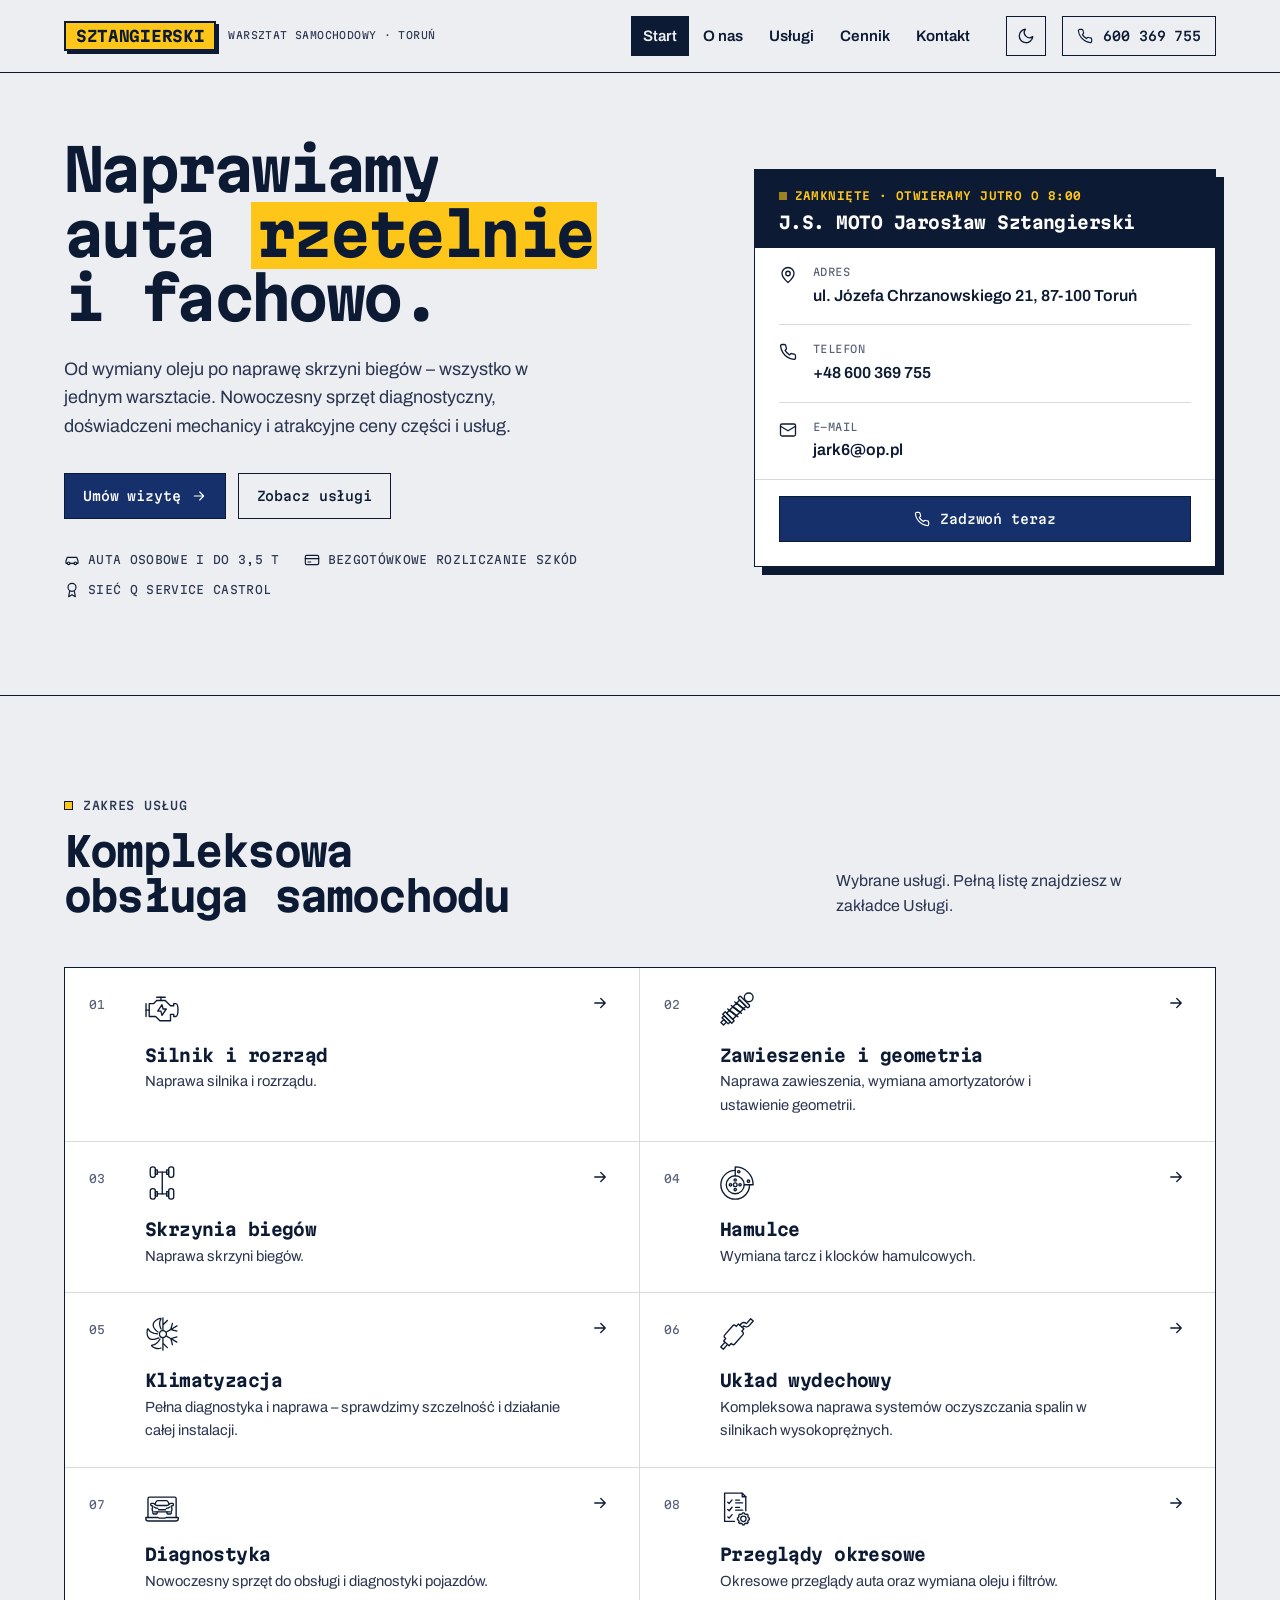
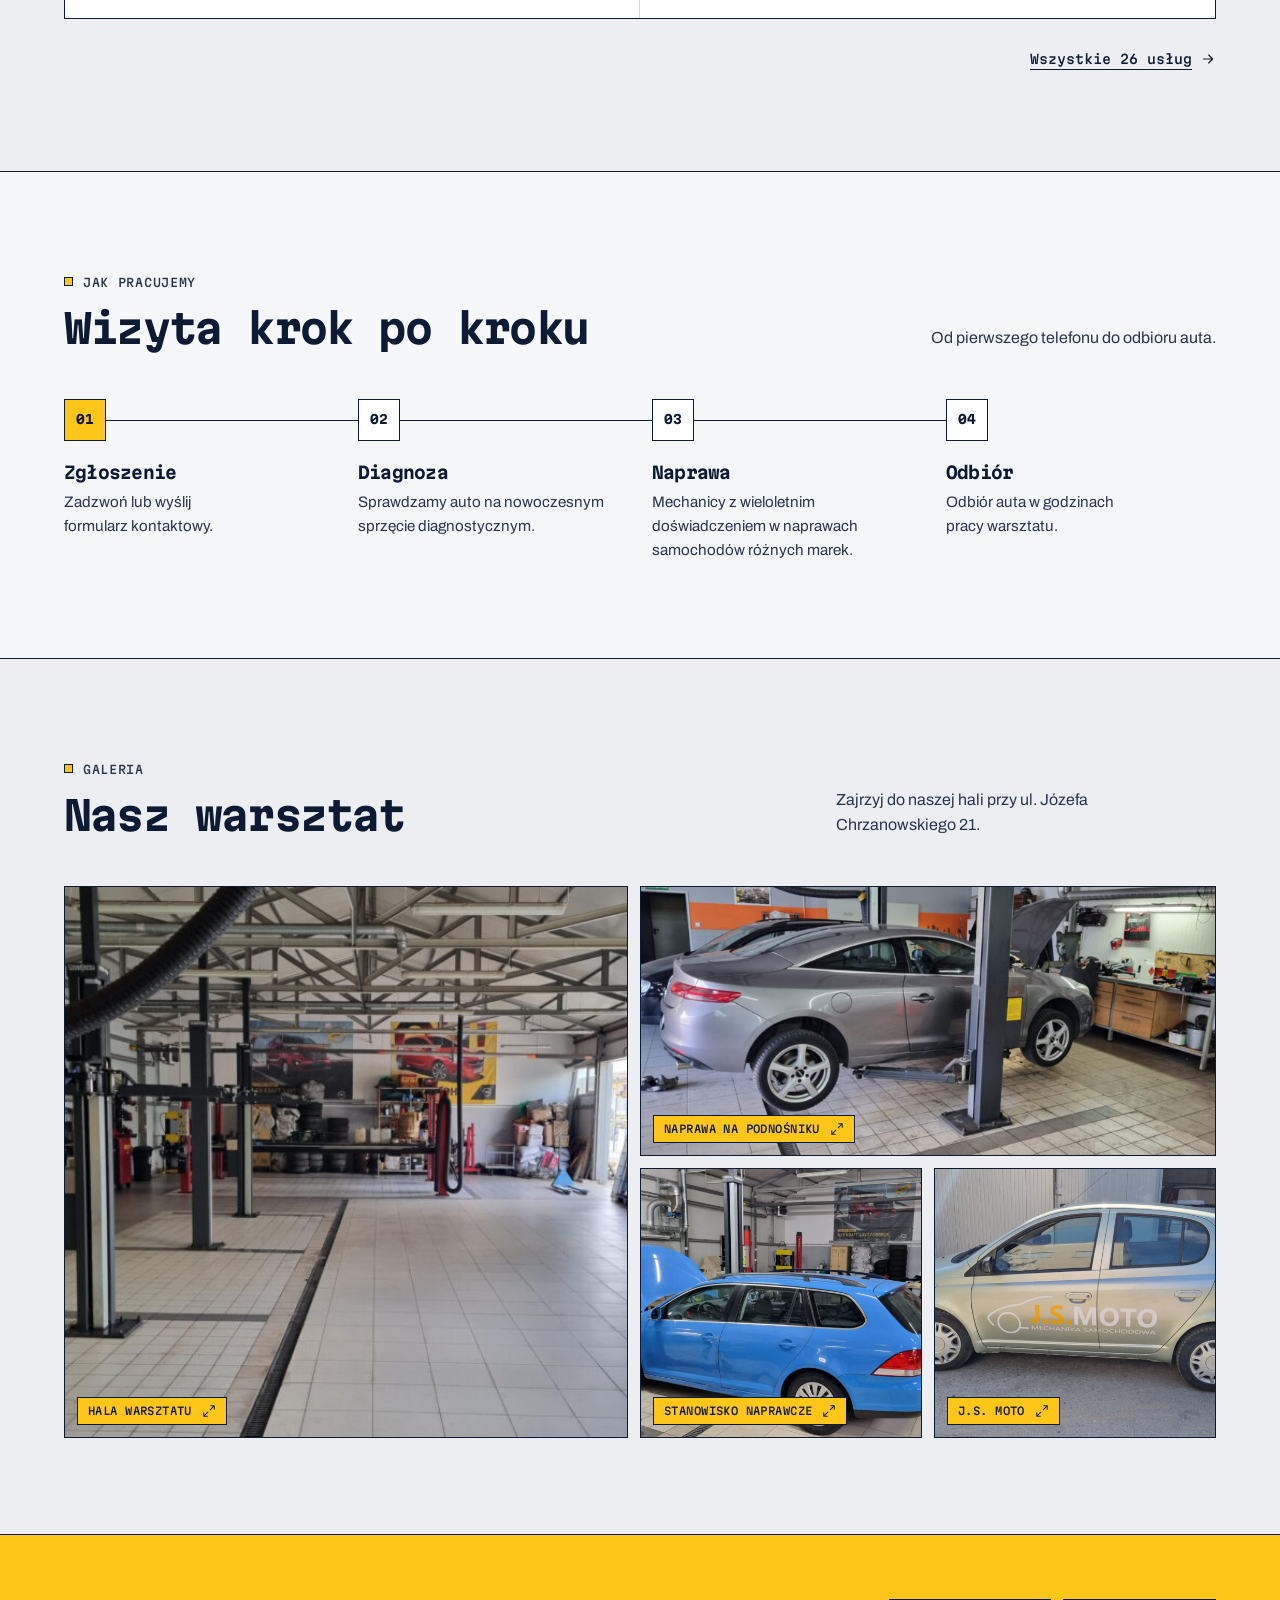
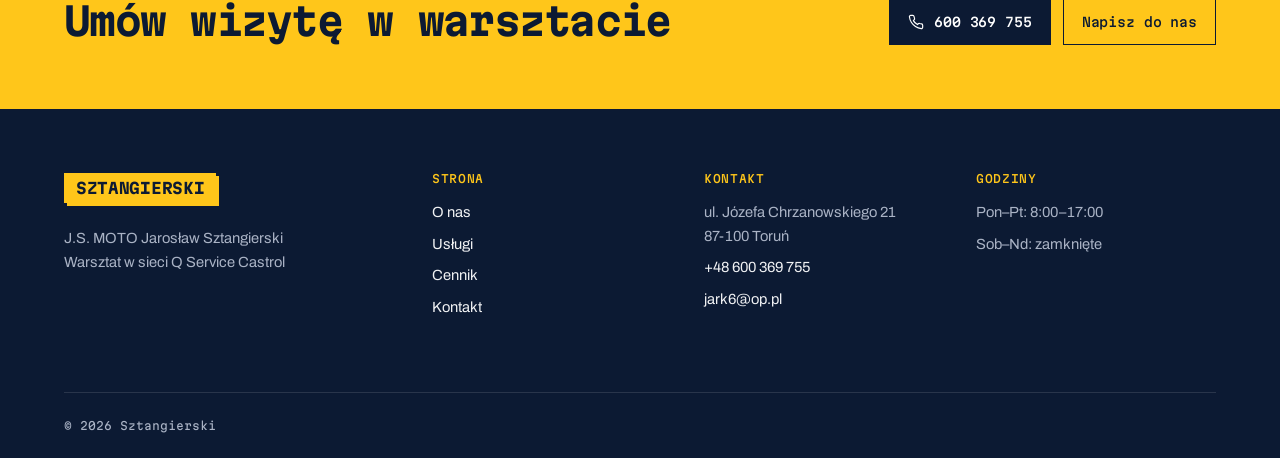
==== index.html @ b0773cef "Strona warsztatu Sztangierski – propozycja dla klienta Pięć podstron (start, o nas, usługi, cennik, " ====
<!DOCTYPE html>
<html lang="pl">
<head>
  <meta charset="UTF-8">
  <meta name="viewport" content="width=device-width, initial-scale=1">
  <title>Sztangierski – warsztat samochodowy Toruń</title>
  <meta name="description" content="J.S. MOTO Jarosław Sztangierski – warsztat samochodowy w Toruniu, ul. Józefa Chrzanowskiego 21. Mechanika, elektromechanika, diagnostyka, klimatyzacja. Tel. 600 369 755.">
  <meta name="theme-color" content="#eceef2">
  <meta name="color-scheme" content="light dark">
  <script>
    (function () {
      var d = document.documentElement, t = null;
      d.classList.add("js");
      try { t = localStorage.getItem("theme"); } catch (e) {}
      if (t !== "light" && t !== "dark") t = matchMedia("(prefers-color-scheme: dark)").matches ? "dark" : "light";
      d.setAttribute("data-theme", t);
    })();
  </script>
  <link rel="preconnect" href="https://fonts.googleapis.com">
  <link rel="preconnect" href="https://fonts.gstatic.com" crossorigin>
  <link href="https://fonts.googleapis.com/css2?family=Martian+Mono:wght@400;500;700&family=Archivo:wght@400;500;600;700&display=swap" rel="stylesheet">
  <link rel="stylesheet" href="css/style.css?v=8">

  <script type="application/ld+json">
  {
    "@context": "https://schema.org",
    "@type": "AutoRepair",
    "name": "J.S. MOTO Jarosław Sztangierski",
    "alternateName": "Sztangierski – warsztat samochodowy",
    "telephone": "+48600369755",
    "email": "jark6@op.pl",
    "address": { "@type": "PostalAddress", "streetAddress": "Józefa Chrzanowskiego 21", "postalCode": "87-100", "addressLocality": "Toruń", "addressCountry": "PL" },
    "geo": { "@type": "GeoCoordinates", "latitude": 53.042934, "longitude": 18.693571 },
    "openingHoursSpecification": [{ "@type": "OpeningHoursSpecification", "dayOfWeek": ["Monday","Tuesday","Wednesday","Thursday","Friday"], "opens": "08:00", "closes": "17:00" }],
    "memberOf": { "@type": "Organization", "name": "Q Service Castrol" },
    "knowsAbout": ["Silnik", "Naprawa skrzyń biegów", "Układ napędowy", "Hamulce", "Zawieszenie", "Ustawienie geometrii i zbieżności kół", "Układ wydechowy", "Naprawa systemów oczyszczania spalin", "Sprawdzanie szczelności układów dolotowych i wydechowych", "Regeneracja części samochodowych", "Diagnostyka", "Elektronika samochodowa", "Elektryka samochodowa", "Serwis akumulatorów", "Oświetlenie", "Zaawansowane systemy wspomagania kierowcy (ADAS)", "Serwis klimatyzacji", "Naprawa układu klimatyzacji", "Przeglądy i kontrole", "Wymiana oleju i filtra oleju", "Oleje i filtry", "Stacja Kontroli Pojazdów", "Wymiana szyb", "Akcesoria samochodowe", "Serwis instalacji gazowych LPG", "Serwis instalacji gazowych CNG"]
  }
  </script>
</head>
<body>
  <a href="#main" class="skip-link">Przejdź do treści</a>

  <header class="header">
    <div class="container header-inner">
      <a href="index.html" class="brand" aria-label="Sztangierski – strona główna">
        <span class="brand-name">Sztangierski</span>
        <span class="brand-sub">Warsztat samochodowy · Toruń</span>
      </a>
      <nav id="nav" class="nav" aria-label="Główna nawigacja">
        <ul class="nav-list">
          <li><a class="nav-link" href="index.html" aria-current="page">Start</a></li>
          <li><a class="nav-link" href="o-nas.html">O nas</a></li>
          <li><a class="nav-link" href="uslugi.html">Usługi</a></li>
          <li><a class="nav-link" href="cennik.html">Cennik</a></li>
          <li><a class="nav-link" href="kontakt.html">Kontakt</a></li>
          <li class="nav-mobile-cta"><a class="btn btn-primary btn-block" href="tel:+48600369755"><svg class="phone-ico" viewBox="0 0 24 24" fill="none" stroke="currentColor" stroke-width="1.75" stroke-linecap="round" stroke-linejoin="round" aria-hidden="true"><path d="M22 16.9v3a2 2 0 0 1-2.2 2 19.8 19.8 0 0 1-8.6-3.1 19.5 19.5 0 0 1-6-6A19.8 19.8 0 0 1 2.1 4.2 2 2 0 0 1 4.1 2h3a2 2 0 0 1 2 1.7c.1 1 .4 1.9.7 2.8a2 2 0 0 1-.5 2.1L8.1 9.9a16 16 0 0 0 6 6l1.3-1.3a2 2 0 0 1 2.1-.4c.9.3 1.8.6 2.8.7a2 2 0 0 1 1.7 2z"/></svg>Zadzwoń: 600 369 755</a></li>
        </ul>
      </nav>
      <button class="theme-toggle" type="button" aria-label="Włącz ciemny motyw" aria-pressed="false" title="Zmień motyw">
        <span class="theme-icon theme-icon-sun"><svg viewBox="0 0 24 24" fill="none" stroke="currentColor" stroke-width="1.75" stroke-linecap="round" stroke-linejoin="round" aria-hidden="true"><circle cx="12" cy="12" r="4"/><path d="M12 2v2M12 20v2M4.9 4.9l1.4 1.4M17.7 17.7l1.4 1.4M2 12h2M20 12h2M4.9 19.1l1.4-1.4M17.7 6.3l1.4-1.4"/></svg></span>
        <span class="theme-icon theme-icon-moon"><svg viewBox="0 0 24 24" fill="none" stroke="currentColor" stroke-width="1.75" stroke-linecap="round" stroke-linejoin="round" aria-hidden="true"><path d="M21 12.8A9 9 0 1 1 11.2 3a7 7 0 0 0 9.8 9.8z"/></svg></span>
      </button>
      <a class="btn btn-secondary btn-sm header-phone" href="tel:+48600369755"><svg class="phone-ico" viewBox="0 0 24 24" fill="none" stroke="currentColor" stroke-width="1.75" stroke-linecap="round" stroke-linejoin="round" aria-hidden="true"><path d="M22 16.9v3a2 2 0 0 1-2.2 2 19.8 19.8 0 0 1-8.6-3.1 19.5 19.5 0 0 1-6-6A19.8 19.8 0 0 1 2.1 4.2 2 2 0 0 1 4.1 2h3a2 2 0 0 1 2 1.7c.1 1 .4 1.9.7 2.8a2 2 0 0 1-.5 2.1L8.1 9.9a16 16 0 0 0 6 6l1.3-1.3a2 2 0 0 1 2.1-.4c.9.3 1.8.6 2.8.7a2 2 0 0 1 1.7 2z"/></svg>600 369 755</a>
      <button class="nav-toggle" aria-controls="nav" aria-expanded="false" aria-label="Otwórz menu">
        <svg class="icon-open" viewBox="0 0 24 24" fill="none" stroke="currentColor" stroke-width="1.75" stroke-linecap="round" stroke-linejoin="round" aria-hidden="true"><path d="M4 7h16M4 12h16M4 17h16"/></svg><svg class="icon-close" viewBox="0 0 24 24" fill="none" stroke="currentColor" stroke-width="1.75" stroke-linecap="round" stroke-linejoin="round" aria-hidden="true"><path d="M18 6 6 18M6 6l12 12"/></svg>
      </button>
    </div>
    <div class="scroll-progress" aria-hidden="true"><span></span></div>
  </header>

  <main id="main">
    <section class="hero">
      <div class="container hero-grid">
        <div class="intro">
          <h1 data-split>Naprawiamy auta <span class="hl">rzetelnie</span> i&nbsp;fachowo.</h1>
          <p class="lead">Od wymiany oleju po naprawę skrzyni biegów – wszystko w jednym warsztacie. Nowoczesny sprzęt diagnostyczny, doświadczeni mechanicy i atrakcyjne ceny części i usług.</p>
          <div class="hero-actions">
            <a class="btn btn-primary" href="kontakt.html#formularz">Umów wizytę <svg class="arrow" viewBox="0 0 24 24" fill="none" stroke="currentColor" stroke-width="1.75" stroke-linecap="round" stroke-linejoin="round" aria-hidden="true"><path d="M5 12h14M13 6l6 6-6 6"/></svg></a>
            <a class="btn btn-secondary" href="uslugi.html">Zobacz usługi</a>
          </div>
          <ul class="hero-facts">
            <li><svg viewBox="0 0 24 24" fill="none" stroke="currentColor" stroke-width="1.75" stroke-linecap="round" stroke-linejoin="round" aria-hidden="true"><path d="M19 17h2v-4l-2-5H5L3 13v4h2"/><circle cx="7" cy="17" r="2"/><circle cx="17" cy="17" r="2"/><path d="M9 17h6"/></svg>Auta osobowe i do 3,5 t</li>
            <li><svg viewBox="0 0 24 24" fill="none" stroke="currentColor" stroke-width="1.75" stroke-linecap="round" stroke-linejoin="round" aria-hidden="true"><rect x="2" y="5" width="20" height="14" rx="2"/><path d="M2 10h20M6 15h4"/></svg>Bezgotówkowe rozliczanie szkód</li>
            <li><svg viewBox="0 0 24 24" fill="none" stroke="currentColor" stroke-width="1.75" stroke-linecap="round" stroke-linejoin="round" aria-hidden="true"><circle cx="12" cy="8" r="6"/><path d="M15.5 13.5 17 22l-5-3-5 3 1.5-8.5"/></svg>Sieć Q Service Castrol</li>
          </ul>
        </div>

        <aside class="info-panel intro-panel" aria-label="Informacje o warsztacie">
          <div class="info-panel-head">
            <span class="status" data-status><span class="status-dot"></span><span data-status-text>Godziny otwarcia: pon–pt 8:00–17:00</span></span>
            <h2>J.S. MOTO Jarosław Sztangierski</h2>
          </div>
          <dl class="info-rows">
            <div class="info-row"><svg viewBox="0 0 24 24" fill="none" stroke="currentColor" stroke-width="1.75" stroke-linecap="round" stroke-linejoin="round" aria-hidden="true"><path d="M20 10c0 5-8 12-8 12s-8-7-8-12a8 8 0 0 1 16 0z"/><circle cx="12" cy="10" r="3"/></svg><div><dt>Adres</dt><dd>ul. Józefa Chrzanowskiego 21, 87-100 Toruń</dd></div></div>
            <div class="info-row"><svg class="phone-ico" viewBox="0 0 24 24" fill="none" stroke="currentColor" stroke-width="1.75" stroke-linecap="round" stroke-linejoin="round" aria-hidden="true"><path d="M22 16.9v3a2 2 0 0 1-2.2 2 19.8 19.8 0 0 1-8.6-3.1 19.5 19.5 0 0 1-6-6A19.8 19.8 0 0 1 2.1 4.2 2 2 0 0 1 4.1 2h3a2 2 0 0 1 2 1.7c.1 1 .4 1.9.7 2.8a2 2 0 0 1-.5 2.1L8.1 9.9a16 16 0 0 0 6 6l1.3-1.3a2 2 0 0 1 2.1-.4c.9.3 1.8.6 2.8.7a2 2 0 0 1 1.7 2z"/></svg><div><dt>Telefon</dt><dd><a href="tel:+48600369755">+48 600 369 755</a></dd></div></div>
            <div class="info-row"><svg viewBox="0 0 24 24" fill="none" stroke="currentColor" stroke-width="1.75" stroke-linecap="round" stroke-linejoin="round" aria-hidden="true"><rect x="2" y="4" width="20" height="16" rx="2"/><path d="m22 7-10 6L2 7"/></svg><div><dt>E-mail</dt><dd><a href="mailto:jark6@op.pl">jark6@op.pl</a></dd></div></div>
          </dl>
          <div class="info-panel-foot">
            <a class="btn btn-primary btn-block" href="tel:+48600369755"><svg class="phone-ico" viewBox="0 0 24 24" fill="none" stroke="currentColor" stroke-width="1.75" stroke-linecap="round" stroke-linejoin="round" aria-hidden="true"><path d="M22 16.9v3a2 2 0 0 1-2.2 2 19.8 19.8 0 0 1-8.6-3.1 19.5 19.5 0 0 1-6-6A19.8 19.8 0 0 1 2.1 4.2 2 2 0 0 1 4.1 2h3a2 2 0 0 1 2 1.7c.1 1 .4 1.9.7 2.8a2 2 0 0 1-.5 2.1L8.1 9.9a16 16 0 0 0 6 6l1.3-1.3a2 2 0 0 1 2.1-.4c.9.3 1.8.6 2.8.7a2 2 0 0 1 1.7 2z"/></svg>Zadzwoń teraz</a>
          </div>
        </aside>
      </div>
    </section>

    <section class="section">
      <div class="container">
        <div class="section-head" data-reveal>
          <div>
            <span class="kicker">Zakres usług</span>
            <h2>Kompleksowa obsługa samochodu</h2>
          </div>
          <p class="lead">Wybrane usługi. Pełną listę znajdziesz w zakładce Usługi.</p>
        </div>
        <ul class="service-list" data-reveal-group>
          <li data-reveal>
            <a class="service-item spotlight" href="uslugi.html">
              <span class="service-num">01</span>
              <div><span class="svc-ico" style="-webkit-mask-image:url(images/ikony/silnik.svg);mask-image:url(images/ikony/silnik.svg)" aria-hidden="true"></span><h3>Silnik i rozrząd</h3><p>Naprawa silnika i rozrządu.</p></div>
              <span class="service-arrow"><svg viewBox="0 0 24 24" fill="none" stroke="currentColor" stroke-width="1.75" stroke-linecap="round" stroke-linejoin="round" aria-hidden="true"><path d="M5 12h14M13 6l6 6-6 6"/></svg></span>
            </a>
          </li>
          <li data-reveal>
            <a class="service-item spotlight" href="uslugi.html">
              <span class="service-num">02</span>
              <div><span class="svc-ico" style="-webkit-mask-image:url(images/ikony/zawieszenie.svg);mask-image:url(images/ikony/zawieszenie.svg)" aria-hidden="true"></span><h3>Zawieszenie i geometria</h3><p>Naprawa zawieszenia, wymiana amortyzatorów i ustawienie geometrii.</p></div>
              <span class="service-arrow"><svg viewBox="0 0 24 24" fill="none" stroke="currentColor" stroke-width="1.75" stroke-linecap="round" stroke-linejoin="round" aria-hidden="true"><path d="M5 12h14M13 6l6 6-6 6"/></svg></span>
            </a>
          </li>
          <li data-reveal>
            <a class="service-item spotlight" href="uslugi.html">
              <span class="service-num">03</span>
              <div><span class="svc-ico" style="-webkit-mask-image:url(images/ikony/uklad-napedowy.svg);mask-image:url(images/ikony/uklad-napedowy.svg)" aria-hidden="true"></span><h3>Skrzynia biegów</h3><p>Naprawa skrzyni biegów.</p></div>
              <span class="service-arrow"><svg viewBox="0 0 24 24" fill="none" stroke="currentColor" stroke-width="1.75" stroke-linecap="round" stroke-linejoin="round" aria-hidden="true"><path d="M5 12h14M13 6l6 6-6 6"/></svg></span>
            </a>
          </li>
          <li data-reveal>
            <a class="service-item spotlight" href="uslugi.html">
              <span class="service-num">04</span>
              <div><span class="svc-ico" style="-webkit-mask-image:url(images/ikony/hamulce.svg);mask-image:url(images/ikony/hamulce.svg)" aria-hidden="true"></span><h3>Hamulce</h3><p>Wymiana tarcz i klocków hamulcowych.</p></div>
              <span class="service-arrow"><svg viewBox="0 0 24 24" fill="none" stroke="currentColor" stroke-width="1.75" stroke-linecap="round" stroke-linejoin="round" aria-hidden="true"><path d="M5 12h14M13 6l6 6-6 6"/></svg></span>
            </a>
          </li>
          <li data-reveal>
            <a class="service-item spotlight" href="uslugi.html">
              <span class="service-num">05</span>
              <div><span class="svc-ico" style="-webkit-mask-image:url(images/ikony/klimatyzacja.svg);mask-image:url(images/ikony/klimatyzacja.svg)" aria-hidden="true"></span><h3>Klimatyzacja</h3><p>Pełna diagnostyka i naprawa – sprawdzimy szczelność i działanie całej instalacji.</p></div>
              <span class="service-arrow"><svg viewBox="0 0 24 24" fill="none" stroke="currentColor" stroke-width="1.75" stroke-linecap="round" stroke-linejoin="round" aria-hidden="true"><path d="M5 12h14M13 6l6 6-6 6"/></svg></span>
            </a>
          </li>
          <li data-reveal>
            <a class="service-item spotlight" href="uslugi.html">
              <span class="service-num">06</span>
              <div><span class="svc-ico" style="-webkit-mask-image:url(images/ikony/uklad-wydechowy.svg);mask-image:url(images/ikony/uklad-wydechowy.svg)" aria-hidden="true"></span><h3>Układ wydechowy</h3><p>Kompleksowa naprawa systemów oczyszczania spalin w silnikach wysokoprężnych.</p></div>
              <span class="service-arrow"><svg viewBox="0 0 24 24" fill="none" stroke="currentColor" stroke-width="1.75" stroke-linecap="round" stroke-linejoin="round" aria-hidden="true"><path d="M5 12h14M13 6l6 6-6 6"/></svg></span>
            </a>
          </li>
          <li data-reveal>
            <a class="service-item spotlight" href="uslugi.html">
              <span class="service-num">07</span>
              <div><span class="svc-ico" style="-webkit-mask-image:url(images/ikony/diagnostyka.svg);mask-image:url(images/ikony/diagnostyka.svg)" aria-hidden="true"></span><h3>Diagnostyka</h3><p>Nowoczesny sprzęt do obsługi i diagnostyki pojazdów.</p></div>
              <span class="service-arrow"><svg viewBox="0 0 24 24" fill="none" stroke="currentColor" stroke-width="1.75" stroke-linecap="round" stroke-linejoin="round" aria-hidden="true"><path d="M5 12h14M13 6l6 6-6 6"/></svg></span>
            </a>
          </li>
          <li data-reveal>
            <a class="service-item spotlight" href="uslugi.html">
              <span class="service-num">08</span>
              <div><span class="svc-ico" style="-webkit-mask-image:url(images/ikony/przeglady.svg);mask-image:url(images/ikony/przeglady.svg)" aria-hidden="true"></span><h3>Przeglądy okresowe</h3><p>Okresowe przeglądy auta oraz wymiana oleju i filtrów.</p></div>
              <span class="service-arrow"><svg viewBox="0 0 24 24" fill="none" stroke="currentColor" stroke-width="1.75" stroke-linecap="round" stroke-linejoin="round" aria-hidden="true"><path d="M5 12h14M13 6l6 6-6 6"/></svg></span>
            </a>
          </li>
        </ul>
        <div class="section-foot"><a class="text-link" href="uslugi.html">Wszystkie 26 usług <svg viewBox="0 0 24 24" fill="none" stroke="currentColor" stroke-width="1.75" stroke-linecap="round" stroke-linejoin="round" aria-hidden="true"><path d="M5 12h14M13 6l6 6-6 6"/></svg></a></div>
      </div>
    </section>

    <section class="section section-gray">
      <div class="container">
        <div class="section-head" data-reveal>
          <div>
            <span class="kicker">Jak pracujemy</span>
            <h2>Wizyta krok po kroku</h2>
          </div>
          <p class="lead">Od pierwszego telefonu do odbioru auta.</p>
        </div>
        <ol class="steps" data-reveal-group>
          <li class="step" data-reveal><h3>Zgłoszenie</h3><p>Zadzwoń lub wyślij formularz kontaktowy.</p></li>
          <li class="step" data-reveal><h3>Diagnoza</h3><p>Sprawdzamy auto na nowoczesnym sprzęcie diagnostycznym.</p></li>
          <li class="step" data-reveal><h3>Naprawa</h3><p>Mechanicy z wieloletnim doświadczeniem w naprawach samochodów różnych marek.</p></li>
          <li class="step" data-reveal><h3>Odbiór</h3><p>Odbiór auta w godzinach pracy warsztatu.</p></li>
        </ol>
      </div>
    </section>



    <section class="section">
      <div class="container">
        <div class="section-head" data-reveal>
          <div>
            <span class="kicker">Galeria</span>
            <h2>Nasz warsztat</h2>
          </div>
          <p class="lead">Zajrzyj do naszej hali przy ul. Józefa Chrzanowskiego 21.</p>
        </div>
        <ul class="gallery" data-reveal-group>
          <li data-reveal>
            <button class="g-item" type="button" data-full="images/galeria/warsztat-1.webp" data-caption="Hala warsztatu J.S. MOTO z podnośnikami samochodowymi" aria-label="Powiększ zdjęcie: Hala warsztatu J.S. MOTO z podnośnikami samochodowymi">
              <img src="images/galeria/warsztat-1-768.jpg" srcset="images/galeria/warsztat-1-768.jpg 768w, images/galeria/warsztat-1.webp 1536w"
                   sizes="(max-width: 800px) 100vw, 50vw" width="768" height="512" alt="Hala warsztatu J.S. MOTO z podnośnikami samochodowymi" loading="lazy" decoding="async">
              <span class="g-cap"><span>Hala warsztatu</span><svg viewBox="0 0 24 24" fill="none" stroke="currentColor" stroke-width="1.75" stroke-linecap="round" stroke-linejoin="round" aria-hidden="true"><path d="M15 3h6v6M9 21H3v-6M21 3l-7 7M3 21l7-7"/></svg></span>
            </button>
          </li>
          <li data-reveal>
            <button class="g-item" type="button" data-full="images/galeria/warsztat-2.jpg" data-caption="Samochód osobowy na podnośniku podczas naprawy" aria-label="Powiększ zdjęcie: Samochód osobowy na podnośniku podczas naprawy">
              <img src="images/galeria/warsztat-2-768.jpg" srcset="images/galeria/warsztat-2-768.jpg 768w, images/galeria/warsztat-2.jpg 1536w"
                   sizes="(max-width: 800px) 100vw, 50vw" width="768" height="512" alt="Samochód osobowy na podnośniku podczas naprawy" loading="lazy" decoding="async">
              <span class="g-cap"><span>Naprawa na podnośniku</span><svg viewBox="0 0 24 24" fill="none" stroke="currentColor" stroke-width="1.75" stroke-linecap="round" stroke-linejoin="round" aria-hidden="true"><path d="M15 3h6v6M9 21H3v-6M21 3l-7 7M3 21l7-7"/></svg></span>
            </button>
          </li>
          <li data-reveal>
            <button class="g-item" type="button" data-full="images/galeria/warsztat-3.jpg" data-caption="Niebieskie kombi z otwartą maską na stanowisku naprawczym" aria-label="Powiększ zdjęcie: Niebieskie kombi z otwartą maską na stanowisku naprawczym">
              <img src="images/galeria/warsztat-3-768.jpg" srcset="images/galeria/warsztat-3-768.jpg 768w, images/galeria/warsztat-3.jpg 1536w"
                   sizes="(max-width: 800px) 100vw, 50vw" width="768" height="511" alt="Niebieskie kombi z otwartą maską na stanowisku naprawczym" loading="lazy" decoding="async">
              <span class="g-cap"><span>Stanowisko naprawcze</span><svg viewBox="0 0 24 24" fill="none" stroke="currentColor" stroke-width="1.75" stroke-linecap="round" stroke-linejoin="round" aria-hidden="true"><path d="M15 3h6v6M9 21H3v-6M21 3l-7 7M3 21l7-7"/></svg></span>
            </button>
          </li>
          <li data-reveal>
            <button class="g-item" type="button" data-full="images/galeria/warsztat-4.jpg" data-caption="Samochód firmowy z logo J.S. MOTO – mechanika samochodowa" aria-label="Powiększ zdjęcie: Samochód firmowy z logo J.S. MOTO – mechanika samochodowa">
              <img src="images/galeria/warsztat-4-768.jpg" srcset="images/galeria/warsztat-4-768.jpg 768w, images/galeria/warsztat-4.jpg 1536w"
                   sizes="(max-width: 800px) 100vw, 50vw" width="768" height="511" alt="Samochód firmowy z logo J.S. MOTO – mechanika samochodowa" loading="lazy" decoding="async">
              <span class="g-cap"><span>J.S. MOTO</span><svg viewBox="0 0 24 24" fill="none" stroke="currentColor" stroke-width="1.75" stroke-linecap="round" stroke-linejoin="round" aria-hidden="true"><path d="M15 3h6v6M9 21H3v-6M21 3l-7 7M3 21l7-7"/></svg></span>
            </button>
          </li>
        </ul>
      </div>
    </section>

  <dialog class="lightbox" aria-label="Galeria zdjęć">
    <figure class="lb-figure">
      <img class="lb-img" src="" alt="">
      <figcaption class="lb-cap"><span class="lb-text"></span><span class="lb-count"></span></figcaption>
    </figure>
    <button class="lb-btn lb-close" type="button" aria-label="Zamknij"><svg viewBox="0 0 24 24" fill="none" stroke="currentColor" stroke-width="1.75" stroke-linecap="round" stroke-linejoin="round" aria-hidden="true"><path d="M18 6 6 18M6 6l12 12"/></svg></button>
    <button class="lb-btn lb-prev" type="button" aria-label="Poprzednie zdjęcie"><svg viewBox="0 0 24 24" fill="none" stroke="currentColor" stroke-width="1.75" stroke-linecap="round" stroke-linejoin="round" aria-hidden="true"><path d="m15 18-6-6 6-6"/></svg></button>
    <button class="lb-btn lb-next" type="button" aria-label="Następne zdjęcie"><svg viewBox="0 0 24 24" fill="none" stroke="currentColor" stroke-width="1.75" stroke-linecap="round" stroke-linejoin="round" aria-hidden="true"><path d="m9 18 6-6-6-6"/></svg></button>
  </dialog>

  <section class="cta-band">
    <div class="container cta-inner" data-reveal>
      <div>
        <h2>Umów wizytę w warsztacie</h2>
      </div>
      <div class="cta-actions">
        <a class="btn btn-band" href="tel:+48600369755"><svg class="phone-ico" viewBox="0 0 24 24" fill="none" stroke="currentColor" stroke-width="1.75" stroke-linecap="round" stroke-linejoin="round" aria-hidden="true"><path d="M22 16.9v3a2 2 0 0 1-2.2 2 19.8 19.8 0 0 1-8.6-3.1 19.5 19.5 0 0 1-6-6A19.8 19.8 0 0 1 2.1 4.2 2 2 0 0 1 4.1 2h3a2 2 0 0 1 2 1.7c.1 1 .4 1.9.7 2.8a2 2 0 0 1-.5 2.1L8.1 9.9a16 16 0 0 0 6 6l1.3-1.3a2 2 0 0 1 2.1-.4c.9.3 1.8.6 2.8.7a2 2 0 0 1 1.7 2z"/></svg>600 369 755</a>
        <a class="btn btn-ghost-light" href="kontakt.html#formularz">Napisz do nas</a>
      </div>
    </div>
  </section>
  </main>

  <footer class="footer">
    <div class="container">
      <div class="footer-grid">
        <div>
          <a href="index.html" class="brand" aria-label="Sztangierski – strona główna">
            <span class="brand-name">Sztangierski</span>
        <span class="brand-sub">Warsztat samochodowy · Toruń</span>
          </a>
          <p class="footer-about">J.S. MOTO Jarosław Sztangierski<br>Warsztat w sieci Q Service Castrol</p>
        </div>
        <div>
          <h3>Strona</h3>
          <ul>
            <li><a href="o-nas.html">O nas</a></li>
            <li><a href="uslugi.html">Usługi</a></li>
            <li><a href="cennik.html">Cennik</a></li>
            <li><a href="kontakt.html">Kontakt</a></li>
          </ul>
        </div>
        <div>
          <h3>Kontakt</h3>
          <ul>
            <li>ul. Józefa Chrzanowskiego 21<br>87-100 Toruń</li>
            <li><a href="tel:+48600369755">+48 600 369 755</a></li>
            <li><a href="mailto:jark6@op.pl">jark6@op.pl</a></li>
          </ul>
        </div>
        <div>
          <h3>Godziny</h3>
          <ul>
            <li>Pon–Pt: 8:00–17:00</li>
            <li>Sob–Nd: zamknięte</li>
          </ul>
        </div>
      </div>
      <div class="footer-bottom">
        <span>© <span data-year>2026</span> Sztangierski</span>
      </div>
    </div>
  </footer>

  <a href="#main" class="to-top" aria-label="Wróć na górę strony"><svg viewBox="0 0 24 24" fill="none" stroke="currentColor" stroke-width="1.75" stroke-linecap="round" stroke-linejoin="round" aria-hidden="true"><path d="M12 19V5M6 11l6-6 6 6"/></svg></a>

  <script src="js/main.js?v=8" defer></script>
</body>
</html>
---- css/style.css ----
/* =========================================================
   Sztangierski – warsztat samochodowy
   Styl: „warsztatowy” (inspiracja: szablon Fettle) –
   krój maszynowy, ostre krawędzie, cienkie ramki, twarde cienie.
   Motyw jasny:  niebieski / biały / jasnoszary
   Motyw ciemny: fiolet / czarny / ciemnoszary + żółte detale
   ========================================================= */

/* ---------- Tokeny: motyw jasny ---------- */
:root {
  /* Paleta A: granat i żółty – motyw jasny */
  --bg: #eceef2;               /* jasnoszare tło strony */
  --surface: #f6f7f9;          /* jaśniejsze sekcje */
  --card: #ffffff;             /* karty */
  --ink: #0c1a33;              /* granat – tekst i ramki */
  --text: #0c1a33;
  --text-2: #2a3550;
  --muted: #566079;
  --line: rgba(12, 26, 51, .16);   /* cienkie linie w tabelach */
  --line-strong: #0c1a33;          /* ramki kart */

  --primary: #16306b;          /* granatowe przyciski */
  --primary-hover: #10255a;
  --on-primary: #ffffff;
  --primary-text: #1a3a8a;     /* linki i wyróżnienia tekstu */
  --tag-bg: #ffc61a;           /* żółte plakietki i etykiety */
  --tag-text: #0c1a33;
  --shadow-hard: #0c1a33;      /* twardy granatowy cień kart */

  --strip-bg: #0c1a33;         /* granatowe paski nagłówków kart */
  --strip-text: #ffffff;
  --strip-accent: #ffc61a;

  --band-bg: #ffc61a;          /* żółty pas „Umów wizytę” */
  --band-text: #0c1a33;
  --band-btn-bg: #0c1a33;
  --band-btn-text: #ffffff;
  --band-btn-border: #0c1a33;

  --footer-bg: #0c1a33;
  --footer-text: #aab3c5;
  --footer-head: #ffc61a;

  --success: #15803d;
  --danger: #b91c1c;
  --map-filter: grayscale(.2);

  /* Typografia */
  --font-mono: "Martian Mono", ui-monospace, "SFMono-Regular", Consolas, monospace;
  --font-body: "Archivo", system-ui, -apple-system, "Segoe UI", sans-serif;

  /* Odstępy */
  --space-1: 4px;  --space-2: 8px;   --space-3: 12px; --space-4: 16px;
  --space-5: 24px; --space-6: 32px;  --space-7: 48px; --space-8: 64px;
  --space-9: 96px;
  --max: 1200px;

  /* Ruch */
  --ease-out: cubic-bezier(.16, 1, .3, 1);
  --ease-in: cubic-bezier(.7, 0, .84, 0);
  --ease-std: cubic-bezier(.4, 0, .2, 1);
  --dur-fast: 140ms;
  --dur: 220ms;
  --dur-slow: 600ms;

  color-scheme: light;
}

/* ---------- Tokeny: motyw ciemny ---------- */
:root[data-theme="dark"] {
  /* Paleta A: granat i żółty – motyw ciemny */
  --bg: #0a0f1c;               /* granatowa czerń */
  --surface: #0f1526;
  --card: #141b2d;             /* ciemnogranatowe karty */
  --ink: #e6eaf2;
  --text: #e6eaf2;
  --text-2: #c3cad8;
  --muted: #8e97ab;
  --line: rgba(230, 234, 242, .12);
  --line-strong: #2a3550;

  --primary: #ffc61a;          /* żółte przyciski */
  --primary-hover: #ffd34d;
  --on-primary: #0a0f1c;
  --primary-text: #7d9bff;     /* jasnoniebieskie linki */
  --tag-bg: #ffc61a;           /* żółte plakietki */
  --tag-text: #0a0f1c;
  --shadow-hard: #ffc61a;      /* żółty twardy cień */

  --strip-bg: #05080f;
  --strip-text: #e6eaf2;
  --strip-accent: #ffc61a;

  --band-bg: #ffc61a;
  --band-text: #0a0f1c;
  --band-btn-bg: #0a0f1c;
  --band-btn-text: #ffffff;
  --band-btn-border: #0a0f1c;

  --footer-bg: #05080f;
  --footer-text: #8e97ab;
  --footer-head: #ffc61a;

  --success: #4ade80;
  --danger: #f87171;
  --map-filter: invert(.92) hue-rotate(180deg) saturate(.6) brightness(.95);

  color-scheme: dark;
}

/* ---------- Baza ---------- */
*, *::before, *::after { box-sizing: border-box; }
html { scroll-behavior: smooth; -webkit-text-size-adjust: 100%; }
body {
  margin: 0; font-family: var(--font-body); font-size: 1rem; line-height: 1.6;
  color: var(--text); background: var(--bg); -webkit-font-smoothing: antialiased; overflow-x: hidden;
}
img, svg { display: block; max-width: 100%; }
h1, h2, h3, h4 {
  font-family: var(--font-mono); font-weight: 700; line-height: 1.12; letter-spacing: -0.045em;
  color: var(--ink); margin: 0; text-wrap: balance;
}
p { margin: 0; text-wrap: pretty; }
a { color: inherit; }
ul, ol { margin: 0; padding: 0; list-style: none; }
::selection { background: var(--tag-bg); color: var(--tag-text); }
:focus-visible { outline: 2px solid var(--primary); outline-offset: 3px; }
:root[data-theme="dark"] :focus-visible { outline-color: #ffc61a; }

.container { position: relative; width: 100%; max-width: var(--max); margin-inline: auto; padding-inline: 24px; }
@media (max-width: 640px) { .container { padding-inline: 16px; } }

.skip-link { position: absolute; left: 16px; top: -60px; z-index: 100; background: var(--ink); color: var(--bg); padding: 10px 16px; text-decoration: none; font-family: var(--font-mono); font-size: .8rem; transition: top var(--dur) var(--ease-out); }
.skip-link:focus { top: 12px; }

/* Etykieta sekcji: ▪ TEKST */
.kicker {
  display: inline-flex; align-items: center; gap: 10px;
  font-family: var(--font-mono); font-size: .72rem; font-weight: 500; letter-spacing: .06em;
  text-transform: uppercase; color: var(--text-2);
}
.kicker::before { content: ""; width: 9px; height: 9px; background: var(--tag-bg); border: 1px solid var(--ink); flex-shrink: 0; transition: transform var(--dur-slow) var(--ease-out); }
.lead { font-size: 1.125rem; line-height: 1.6; color: var(--text-2); }
.muted { color: var(--muted); }

/* ---------- Nagłówek ---------- */
.header {
  position: sticky; top: 0; z-index: 50; background: var(--bg);
  border-bottom: 1px solid var(--line-strong);
  transition: background-color var(--dur) var(--ease-std);
}
.header-inner { display: flex; align-items: center; gap: var(--space-4); height: 72px; }
.scroll-progress { position: absolute; left: 0; right: 0; bottom: -1px; height: 3px; pointer-events: none; }
.scroll-progress span { display: block; height: 100%; background: var(--tag-bg); transform-origin: left; transform: scaleX(var(--progress, 0)); }

/* Logo jako plakietka */
.brand { display: flex; align-items: center; gap: 12px; text-decoration: none; margin-right: auto; }
.brand-name {
  display: inline-block; padding: 6px 10px 5px;
  font-family: var(--font-mono); font-weight: 700; font-size: .95rem; letter-spacing: -.02em; text-transform: uppercase; line-height: 1;
  background: var(--tag-bg); color: var(--tag-text); border: 2px solid var(--ink);
  box-shadow: 3px 3px 0 var(--ink);
  transition: transform var(--dur) var(--ease-out), box-shadow var(--dur) var(--ease-out);
}
.brand:hover .brand-name { transform: translate(-2px, -2px); box-shadow: 5px 5px 0 var(--ink); }
.brand-sub { font-family: var(--font-mono); font-size: .62rem; line-height: 1.35; letter-spacing: .04em; text-transform: uppercase; color: var(--text-2); white-space: nowrap; }
@media (max-width: 1100px) { .brand-sub { display: none; } }

.nav { margin-right: var(--space-2); }
.nav-list { display: flex; gap: 2px; }
.nav-link {
  position: relative; display: block; padding: 8px 12px;
  font-weight: 600; font-size: .95rem; color: var(--ink); text-decoration: none;
}
.nav-link::after { content: ""; position: absolute; left: 12px; right: 12px; bottom: 3px; height: 2px; background: var(--ink); transform: scaleX(0); transform-origin: left; transition: transform var(--dur) var(--ease-out); }
.nav-link:hover::after { transform: scaleX(1); }
.nav-link[aria-current="page"] { background: var(--ink); color: var(--bg); }
.nav-link[aria-current="page"]::after { display: none; }

.theme-toggle {
  position: relative; width: 40px; height: 40px; flex-shrink: 0; border: 1px solid var(--ink);
  background: transparent; color: var(--ink); cursor: pointer; display: grid; place-items: center; overflow: hidden;
  transition: background-color var(--dur-fast) var(--ease-std), transform var(--dur-fast) var(--ease-std);
}
.theme-toggle:hover { background: var(--card); }
.theme-toggle:active { transform: scale(.94); }
.theme-icon { position: absolute; inset: 0; display: grid; place-items: center; transition: transform 450ms var(--ease-out), opacity 250ms var(--ease-std); }
.theme-icon svg { width: 18px; height: 18px; }
:root[data-theme="dark"] .theme-icon-sun { color: #ffc61a; }
:root[data-theme="light"] .theme-icon-sun, :root:not([data-theme]) .theme-icon-sun { transform: rotate(90deg) scale(.4); opacity: 0; }
:root[data-theme="dark"] .theme-icon-moon { transform: rotate(-90deg) scale(.4); opacity: 0; }

.header-phone { display: inline-flex; }

.nav-toggle {
  display: none; width: 40px; height: 40px; border: 1px solid var(--ink); background: transparent; cursor: pointer;
  align-items: center; justify-content: center; color: var(--ink);
}
.nav-toggle svg { width: 20px; height: 20px; }
.nav-toggle .icon-close { display: none; }
.nav-toggle[aria-expanded="true"] { background: var(--ink); color: var(--bg); }
.nav-toggle[aria-expanded="true"] .icon-open { display: none; }
.nav-toggle[aria-expanded="true"] .icon-close { display: block; }

@media (max-width: 960px) {
  .header .header-phone { display: none; }
  .brand-sub { display: none; }
  .nav-toggle { display: inline-flex; }
  .nav {
    position: absolute; top: 72px; left: 0; right: 0; margin: 0;
    background: var(--bg); border-bottom: 1px solid var(--line-strong);
    clip-path: inset(0 0 100% 0); visibility: hidden;
    transition: clip-path 200ms var(--ease-in), visibility 0s linear 200ms;
  }
  .nav.open { clip-path: inset(0 0 0 0); visibility: visible; transition: clip-path 380ms var(--ease-out), visibility 0s; }
  .nav-list { flex-direction: column; padding: 8px 16px 20px; gap: 0; }
  .nav-link { padding: 14px 4px; border-bottom: 1px solid var(--line); font-family: var(--font-mono); font-size: .9rem; }
  .nav-link[aria-current="page"] { background: none; color: var(--primary-text); }
  .nav-link::after { display: none; }
  .nav-mobile-cta { display: block !important; margin-top: 16px; }
}
.nav-mobile-cta { display: none; }

/* ---------- Przyciski ---------- */
.btn {
  position: relative; display: inline-flex; align-items: center; justify-content: center; gap: 10px;
  min-height: 46px; padding: 11px 18px;
  font-family: var(--font-mono); font-weight: 500; font-size: .8rem; letter-spacing: -.01em;
  text-decoration: none; cursor: pointer; border: 1px solid var(--ink); border-radius: 0;
  transition: transform var(--dur-fast) var(--ease-out), box-shadow var(--dur-fast) var(--ease-out),
              background-color var(--dur-fast) var(--ease-std), color var(--dur-fast) var(--ease-std);
}
.btn svg { width: 16px; height: 16px; flex-shrink: 0; transition: transform var(--dur) var(--ease-out); }
.btn:hover { transform: translate(-2px, -2px); box-shadow: 3px 3px 0 var(--ink); }
.btn:active { transform: translate(0, 0); box-shadow: 0 0 0 var(--ink); }
.btn-primary { background: var(--primary); color: var(--on-primary); border-color: var(--ink); }
.btn-primary:hover .arrow { transform: translateX(3px); }
.btn-secondary { background: transparent; color: var(--ink); }
.btn-secondary:hover { background: var(--card); }
.btn-band { background: var(--band-btn-bg); color: var(--band-btn-text); border-color: var(--band-btn-bg); }
.btn-band:hover { box-shadow: 3px 3px 0 var(--band-btn-border); }
.btn-ghost-light { color: var(--band-text); border-color: var(--band-text); background: transparent; }
.btn-ghost-light:hover { box-shadow: 3px 3px 0 var(--band-text); }
.btn-sm { min-height: 40px; padding: 8px 14px; }
.btn-block { width: 100%; }
.btn:hover .phone-ico { animation: ring 600ms var(--ease-std); }
@keyframes ring { 0%, 100% { transform: rotate(0); } 20% { transform: rotate(-14deg); } 40% { transform: rotate(12deg); } 60% { transform: rotate(-8deg); } 80% { transform: rotate(5deg); } }

.text-link {
  display: inline-flex; align-items: center; gap: 8px; padding: 6px 0;
  font-family: var(--font-mono); font-weight: 500; font-size: .8rem; color: var(--ink);
  text-decoration: underline; text-decoration-thickness: 1px; text-underline-offset: 5px;
}
.text-link svg { width: 16px; height: 16px; transition: transform var(--dur) var(--ease-out); }
.text-link:hover { color: var(--primary-text); }
.text-link:hover svg { transform: translateX(4px); }

/* ---------- Hero (strona główna) ---------- */
.hero { padding: var(--space-8) 0 var(--space-9); border-bottom: 1px solid var(--line-strong); }
.hero-grid { display: grid; grid-template-columns: 1.15fr .85fr; gap: var(--space-8); align-items: center; }
.hero .kicker {
  padding: 6px 12px 6px 10px; background: var(--card); border: 1px solid var(--line-strong);
}
.hero h1 { font-size: clamp(2.2rem, 4.6vw, 3.6rem); margin: var(--space-5) 0 var(--space-5); }
.hero .lead { max-width: 520px; }
.hero-actions { display: flex; flex-wrap: wrap; gap: var(--space-3); margin-top: var(--space-6); }
.hl { background: var(--tag-bg); color: var(--tag-text); padding: 0 .12em; margin: 0 -.04em; box-decoration-break: clone; -webkit-box-decoration-break: clone; }

.hero-facts { display: flex; flex-wrap: wrap; gap: var(--space-3) var(--space-5); margin-top: var(--space-6); }
.hero-facts li { display: flex; align-items: center; gap: 8px; font-family: var(--font-mono); font-size: .7rem; letter-spacing: .03em; text-transform: uppercase; color: var(--text-2); }
.hero-facts svg { width: 16px; height: 16px; color: var(--ink); }
@media (max-width: 900px) { .hero { padding: var(--space-7) 0 var(--space-8); } .hero-grid { grid-template-columns: 1fr; gap: var(--space-7); } }

/* Karta danych warsztatu (jak „karta cennika”) */
.info-panel {
  position: relative; background: var(--card); border: 1px solid var(--line-strong);
  box-shadow: 8px 8px 0 var(--shadow-hard);
}
.info-panel-head { background: var(--strip-bg); color: var(--strip-text); padding: var(--space-3) var(--space-5) var(--space-4); }
.info-panel-head .status { font-family: var(--font-mono); font-size: .68rem; text-transform: uppercase; letter-spacing: .04em; color: var(--strip-accent); }
.info-panel h2 { font-size: 1.05rem; margin-top: 6px; color: var(--strip-text); letter-spacing: -.03em; }
.status { display: inline-flex; align-items: center; gap: 8px; font-weight: 600; font-size: .9rem; }
.status-dot { width: 8px; height: 8px; background: currentColor; position: relative; flex-shrink: 0; opacity: .6; }
.status.is-open { color: var(--success); }
.info-panel-head .status.is-open { color: #4ade80; }
.status.is-open .status-dot { opacity: 1; }
.status.is-open .status-dot::after { content: ""; position: absolute; inset: -4px; border: 1px solid currentColor; opacity: 0; animation: pulse 2.2s var(--ease-out) infinite; }
.status.is-closed { color: var(--muted); }
.info-panel-head .status.is-closed { color: var(--strip-accent); }
@keyframes pulse { 0% { transform: scale(.6); opacity: .8; } 100% { transform: scale(1.8); opacity: 0; } }
.info-rows { margin: 0; padding: 0 var(--space-5); }
.info-row { display: flex; gap: var(--space-4); padding: var(--space-4) 0; border-bottom: 1px solid var(--line); }
.info-row:last-child { border-bottom: 0; }
.info-row svg { width: 18px; height: 18px; color: var(--ink); flex-shrink: 0; margin-top: 2px; }
.info-row dt { font-family: var(--font-mono); font-size: .65rem; text-transform: uppercase; letter-spacing: .05em; color: var(--muted); }
.info-row dd { margin: 2px 0 0; font-weight: 600; color: var(--ink); }
.info-row a { text-decoration: none; }
.info-row a:hover { text-decoration: underline; text-underline-offset: 3px; }
.info-panel-foot { padding: var(--space-4) var(--space-5) var(--space-5); border-top: 1px solid var(--line); }

/* ---------- Nagłówek podstrony ---------- */
.page-head { padding: var(--space-8) 0 var(--space-7); border-bottom: 1px solid var(--line-strong); }
.page-head h1 { font-size: clamp(2rem, 4.2vw, 3.2rem); margin: var(--space-4) 0; max-width: 820px; }
.page-head .lead { max-width: 640px; }

/* ---------- Sekcje ---------- */
.section { position: relative; padding: var(--space-9) 0; }
.section + .section { border-top: 1px solid var(--line-strong); }
.section-gray { background: var(--surface); }
@media (max-width: 640px) { .section { padding: var(--space-8) 0; } }
.section-head { display: grid; grid-template-columns: 1fr auto; gap: var(--space-6); align-items: end; margin-bottom: var(--space-7); }
.section-head h2 { font-size: clamp(1.7rem, 3.2vw, 2.5rem); margin-top: var(--space-3); max-width: 640px; }
.section-head .lead { font-size: 1rem; max-width: 380px; }
@media (max-width: 800px) { .section-head { grid-template-columns: 1fr; gap: var(--space-4); margin-bottom: var(--space-6); } }
.h2 { font-size: clamp(1.7rem, 3.2vw, 2.5rem); margin: var(--space-3) 0 var(--space-5); }

/* ---------- Lista usług na stronie głównej (tabela) ---------- */
.service-list { display: grid; grid-template-columns: repeat(2, 1fr); border: 1px solid var(--line-strong); background: var(--card); }
.service-list > li { border-bottom: 1px solid var(--line); }
.service-list > li:nth-child(odd) { border-right: 1px solid var(--line); }
.service-list > li:nth-last-child(-n+2) { border-bottom: 0; }
.service-item {
  display: grid; grid-template-columns: 44px 1fr 24px; gap: var(--space-3); align-items: start;
  padding: var(--space-5); text-decoration: none; color: inherit; height: 100%;
  transition: background-color var(--dur-fast) var(--ease-std);
}
.service-item:hover { background: var(--surface); }
.service-num { font-family: var(--font-mono); font-size: .7rem; color: var(--muted); padding-top: 4px; }
.service-item h3 { font-size: 1.05rem; margin-bottom: 6px; letter-spacing: -.035em; }
.service-item p { color: var(--text-2); font-size: .92rem; }
.service-arrow { color: var(--ink); padding-top: 2px; transition: transform var(--dur) var(--ease-out); }
.service-arrow svg { width: 18px; height: 18px; }
.service-item:hover .service-arrow { transform: translateX(4px); }
@media (max-width: 800px) {
  .service-list { grid-template-columns: 1fr; }
  .service-list > li:nth-child(odd) { border-right: 0; }
  .service-list > li:nth-last-child(2) { border-bottom: 1px solid var(--line); }
  .service-item { padding: var(--space-4); grid-template-columns: 36px 1fr 20px; }
}
.section-foot { margin-top: var(--space-5); display: flex; justify-content: flex-end; }

/* ---------- Ikonki usług (zestaw z profilu warsztatu, barwione kolorem motywu) ---------- */
.svc-ico {
  display: inline-block; flex-shrink: 0; width: 26px; height: 26px; background-color: currentColor;
  -webkit-mask-repeat: no-repeat; mask-repeat: no-repeat; -webkit-mask-position: center; mask-position: center;
  -webkit-mask-size: contain; mask-size: contain;
}
.service-item .svc-ico { width: 34px; height: 34px; margin-bottom: var(--space-3); color: var(--ink); transition: transform var(--dur) var(--ease-out), color var(--dur-fast) var(--ease-std); }
.service-item:hover .svc-ico { transform: translateY(-2px) rotate(-6deg); color: var(--primary-text); }
:root[data-theme="dark"] .service-item:hover .svc-ico { color: var(--tag-bg); }

.category-items li { display: grid; grid-template-columns: 40px 1fr; gap: var(--space-3); align-items: start; }
.category-items .ico-box {
  width: 40px; height: 40px; display: grid; place-items: center; border: 1px solid var(--line-strong); color: var(--ink);
  transition: background-color var(--dur) var(--ease-std), color var(--dur) var(--ease-std), transform var(--dur) var(--ease-out), box-shadow var(--dur) var(--ease-out);
}
.category-items .ico-box .svc-ico { width: 24px; height: 24px; }
.category-items li:hover .ico-box { background: var(--tag-bg); color: var(--tag-text); transform: translate(-2px, -2px); box-shadow: 2px 2px 0 var(--ink); }

.price-row .svc-ico { width: 24px; height: 24px; color: var(--ink); align-self: center; }

/* ---------- Kroki ---------- */
.steps { display: grid; grid-template-columns: repeat(4, 1fr); gap: var(--space-5); counter-reset: step; }
.step { position: relative; padding-top: 64px; }
.step::before {
  counter-increment: step; content: counter(step, decimal-leading-zero);
  position: absolute; top: 0; left: 0; width: 42px; height: 42px; display: grid; place-items: center;
  font-family: var(--font-mono); font-size: .78rem; font-weight: 700; color: var(--ink);
  background: var(--card); border: 1px solid var(--line-strong); z-index: 1;
  transition: background-color var(--dur) var(--ease-std), color var(--dur) var(--ease-std), transform var(--dur) var(--ease-out);
}
.step:first-child::before, .step:hover::before { background: var(--tag-bg); color: var(--tag-text); }
.step::after {
  content: ""; position: absolute; top: 21px; left: 42px; right: calc(var(--space-5) * -1); height: 1px; background: var(--line-strong);
  transform: scaleX(0); transform-origin: left; transition: transform 800ms var(--ease-out) calc(var(--i, 0) * 120ms + 200ms);
}
.step.visible::after, html:not(.js) .step::after { transform: scaleX(1); }
.step:last-child::after { display: none; }
.step h3 { font-size: 1.05rem; margin-bottom: var(--space-2); }
.step p { color: var(--text-2); font-size: .95rem; }
@media (max-width: 900px) { .steps { grid-template-columns: 1fr 1fr; row-gap: var(--space-7); } .step:nth-child(2)::after { display: none; } }
@media (max-width: 560px) { .steps { grid-template-columns: 1fr; } .step::after { display: none; } }

/* ---------- Galeria ---------- */
.gallery { display: grid; gap: var(--space-3); grid-template-columns: 2fr 1fr 1fr; grid-template-rows: repeat(2, minmax(200px, 270px)); }
.gallery li:nth-child(1) { grid-row: 1 / 3; }
.gallery li:nth-child(2) { grid-column: 2 / 4; }
@media (max-width: 800px) {
  .gallery { grid-template-columns: 1fr 1fr; grid-template-rows: none; grid-auto-rows: 180px; }
  .gallery li:nth-child(1) { grid-row: auto; grid-column: 1 / 3; }
  .gallery li:nth-child(2) { grid-column: auto; }
  .gallery li:nth-child(4) { grid-column: 1 / 3; }
}
@media (max-width: 480px) { .gallery { grid-auto-rows: 150px; } }
.g-item { position: relative; display: block; width: 100%; height: 100%; padding: 0; border: 1px solid var(--line-strong); overflow: hidden; cursor: zoom-in; background: var(--card); }
.g-item img { width: 100%; height: 100%; object-fit: cover; transition: transform 800ms var(--ease-out); }
.g-item:hover img, .g-item:focus-visible img { transform: scale(1.05); }
.g-cap {
  position: absolute; left: 12px; bottom: 12px; z-index: 1; display: inline-flex; align-items: center; gap: 10px;
  padding: 6px 10px; background: var(--tag-bg); color: var(--tag-text); border: 1px solid var(--ink);
  font-family: var(--font-mono); font-size: .66rem; font-weight: 500; text-transform: uppercase; letter-spacing: .04em; text-align: left;
  transition: transform var(--dur) var(--ease-out);
}
.g-cap svg { width: 14px; height: 14px; flex-shrink: 0; }
.g-item:hover .g-cap { transform: translate(-2px, -2px); box-shadow: 3px 3px 0 var(--ink); }
@media (max-width: 640px) { .g-cap { left: 8px; bottom: 8px; font-size: .6rem; } .g-cap svg { display: none; } }
.js .gallery li[data-reveal] { transform: none; opacity: 1; }
.js .gallery li[data-reveal] .g-item::before { content: ""; position: absolute; inset: 0; z-index: 2; pointer-events: none; background: var(--bg); transform-origin: top; transition: transform 900ms var(--ease-out); transition-delay: calc(var(--i, 0) * 80ms); }
.js .gallery li[data-reveal].visible .g-item::before { transform: scaleY(0); }

/* Podgląd pełnoekranowy */
.lightbox { width: 100vw; height: 100dvh; max-width: none; max-height: none; margin: 0; padding: 0; border: 0; background: transparent; color: #fff; overflow: hidden; }
.lightbox::backdrop { background: rgba(5, 6, 10, .92); }
.lightbox[open] { display: grid; place-items: center; animation: lbIn 320ms var(--ease-out); }
.lightbox[open]::backdrop { animation: fadeIn 260ms var(--ease-std) forwards; }
.lightbox.closing { animation: lbOut 180ms var(--ease-in) forwards; }
.lightbox.closing::backdrop { animation: fadeOut 180ms var(--ease-in) forwards; }
@keyframes lbIn { from { opacity: 0; transform: scale(.96); } }
@keyframes lbOut { to { opacity: 0; transform: scale(.97); } }
@keyframes fadeIn { from { opacity: 0; } }
@keyframes fadeOut { to { opacity: 0; } }
.lb-figure { margin: 0; display: grid; justify-items: center; gap: 12px; max-width: min(92vw, 1400px); }
.lb-img { max-width: 100%; max-height: 80dvh; width: auto; height: auto; border: 1px solid rgba(255, 255, 255, .25); user-select: none; touch-action: pan-y; transition: opacity 200ms var(--ease-std), transform 340ms var(--ease-out); }
.lb-img.leave-left { opacity: 0; transform: translateX(-40px); }
.lb-img.leave-right { opacity: 0; transform: translateX(40px); }
.lb-cap { display: flex; gap: 16px; align-items: baseline; font-size: .95rem; color: #e4e4e7; padding-inline: 16px; }
.lb-count { font-family: var(--font-mono); font-size: .75rem; color: #ffc61a; white-space: nowrap; }
.lb-btn { position: absolute; width: 46px; height: 46px; display: grid; place-items: center; cursor: pointer; color: #fff; background: transparent; border: 1px solid rgba(255, 255, 255, .5); transition: background-color var(--dur-fast) var(--ease-std); }
.lb-btn:hover { background: rgba(255, 255, 255, .12); }
.lb-btn svg { width: 20px; height: 20px; }
.lb-close { top: 20px; right: 20px; }
.lb-prev { left: 20px; top: 50%; margin-top: -23px; }
.lb-next { right: 20px; top: 50%; margin-top: -23px; }
@media (max-width: 640px) {
  .lb-prev, .lb-next { top: auto; bottom: 20px; margin-top: 0; }
  .lb-prev { left: calc(50% - 56px); } .lb-next { right: calc(50% - 56px); }
  .lb-img { max-height: 70dvh; } .lb-figure { margin-bottom: 60px; }
}

/* ---------- O nas ---------- */
.prose p + p { margin-top: var(--space-4); }
.prose p { color: var(--text-2); }
.prose-wide { max-width: 760px; }
.prose-wide p { font-size: 1.1rem; }
.values { display: grid; grid-template-columns: repeat(3, 1fr); border: 1px solid var(--line-strong); background: var(--card); }
.value-card { padding: var(--space-6); border-right: 1px solid var(--line); transition: background-color var(--dur-fast) var(--ease-std); }
.value-card:last-child { border-right: 0; }
.value-card:hover { background: var(--surface); }
.value-card h3 { font-size: 1.05rem; margin-bottom: var(--space-3); }
.value-card h3::before { content: ""; display: block; width: 24px; height: 4px; background: var(--tag-bg); margin-bottom: var(--space-4); transition: width 400ms var(--ease-out); }
.value-card:hover h3::before { width: 48px; }
.value-card p { color: var(--text-2); }
@media (max-width: 800px) { .values { grid-template-columns: 1fr; } .value-card { border-right: 0; border-bottom: 1px solid var(--line); } .value-card:last-child { border-bottom: 0; } }

.perks { display: grid; grid-template-columns: repeat(3, 1fr); gap: var(--space-5); }
.perk { padding: var(--space-6); background: var(--card); border: 1px solid var(--line-strong); transition: transform var(--dur) var(--ease-out), box-shadow var(--dur) var(--ease-out); }
.perk:hover, .js .perk[data-reveal].visible:hover { transform: translate(-3px, -3px); box-shadow: 6px 6px 0 var(--shadow-hard); }
.perk-ico { width: 44px; height: 44px; display: grid; place-items: center; margin-bottom: var(--space-5); background: var(--tag-bg); color: var(--tag-text); border: 1px solid var(--ink); }
.perk-ico svg { width: 22px; height: 22px; }
.perk h3 { font-size: 1.05rem; margin-bottom: var(--space-2); }
.perk p { color: var(--text-2); }
@media (max-width: 800px) { .perks { grid-template-columns: 1fr; } }

/* ---------- Usługi (kategorie) ---------- */
.category { display: grid; grid-template-columns: 1fr 2fr; gap: var(--space-7); padding: var(--space-7) 0; border-top: 1px solid var(--line-strong); }
.category:first-child { border-top: 0; padding-top: 0; }
.category-head { position: sticky; top: 100px; align-self: start; }
.category-head .num { display: inline-block; font-family: var(--font-mono); font-size: .72rem; font-weight: 700; padding: 4px 8px; background: var(--tag-bg); color: var(--tag-text); border: 1px solid var(--ink); }
.category-head h2 { font-size: 1.6rem; margin: var(--space-4) 0 var(--space-3); }
.category-head p { color: var(--text-2); }
.category-head .count { margin-top: var(--space-3); font-family: var(--font-mono); font-size: .7rem; text-transform: uppercase; color: var(--muted); }
.category-items { display: grid; grid-template-columns: 1fr 1fr; border: 1px solid var(--line-strong); background: var(--card); }
.category-items li { padding: var(--space-4) var(--space-5); border-bottom: 1px solid var(--line); transition: background-color var(--dur-fast) var(--ease-std); }
.category-items li:nth-child(odd) { border-right: 1px solid var(--line); }
.category-items li:hover { background: var(--surface); }
.category-items strong { display: block; font-family: var(--font-mono); font-size: .88rem; font-weight: 700; letter-spacing: -.03em; color: var(--ink); }
.category-items span { display: block; color: var(--text-2); font-size: .9rem; margin-top: 4px; }
@media (max-width: 800px) {
  .category { grid-template-columns: 1fr; gap: var(--space-5); padding: var(--space-6) 0; }
  .category-head { position: static; }
  .category-items { grid-template-columns: 1fr; }
  .category-items li:nth-child(odd) { border-right: 0; }
}

/* ---------- Cennik ---------- */
.price-layout { display: grid; grid-template-columns: 1fr 320px; gap: var(--space-7); align-items: start; }
@media (max-width: 960px) { .price-layout { grid-template-columns: 1fr; } }
.price-group { border: 1px solid var(--line-strong); background: var(--card); }
.price-group h2 { font-size: .75rem; font-weight: 500; letter-spacing: .05em; text-transform: uppercase; padding: 12px var(--space-5); background: var(--strip-bg); color: var(--strip-text); }
.price-row { display: flex; align-items: baseline; gap: var(--space-4); padding: var(--space-4) var(--space-5); border-bottom: 1px solid var(--line); transition: background-color var(--dur-fast) var(--ease-std); }
.price-row:last-child { border-bottom: 0; }
.price-row:hover { background: var(--surface); }
.price-row .name { flex: 1; font-family: var(--font-mono); font-size: .92rem; font-weight: 700; letter-spacing: -.03em; color: var(--ink); }
.price-row .val { font-family: var(--font-mono); font-weight: 700; font-size: 1rem; color: var(--ink); white-space: nowrap; }
.price-note { margin-top: var(--space-5); padding: var(--space-4) var(--space-5); border: 1px dashed var(--line-strong); color: var(--text-2); font-size: .95rem; }
.price-note a { color: var(--ink); font-weight: 600; text-underline-offset: 3px; }
.price-aside { position: sticky; top: 100px; background: var(--card); border: 1px solid var(--line-strong); box-shadow: 8px 8px 0 var(--shadow-hard); padding: var(--space-5); }
.price-aside h3 { font-size: 1.1rem; margin-bottom: var(--space-3); }
.price-aside p { color: var(--text-2); font-size: .95rem; margin-bottom: var(--space-5); }
.price-aside .btn + .btn { margin-top: var(--space-3); }
@media (max-width: 960px) { .price-aside { position: static; } }

/* ---------- Kontakt ---------- */
.contact-grid { display: grid; grid-template-columns: 1fr 1fr; gap: var(--space-7); align-items: start; }
@media (max-width: 900px) { .contact-grid { grid-template-columns: 1fr; } }
.contact-list { border: 1px solid var(--line-strong); background: var(--card); }
.contact-list li { display: flex; gap: var(--space-4); padding: var(--space-5); border-bottom: 1px solid var(--line); }
.contact-list li:last-child { border-bottom: 0; }
.contact-list .ico { width: 40px; height: 40px; display: grid; place-items: center; flex-shrink: 0; border: 1px solid var(--ink); color: var(--ink); transition: background-color var(--dur) var(--ease-std), color var(--dur) var(--ease-std); }
.contact-list li:hover .ico { background: var(--tag-bg); color: var(--tag-text); }
.contact-list .ico svg { width: 18px; height: 18px; }
.contact-list .c-label { font-family: var(--font-mono); font-size: .65rem; text-transform: uppercase; letter-spacing: .05em; color: var(--muted); }
.contact-list .c-value { font-family: var(--font-mono); font-weight: 700; font-size: 1rem; letter-spacing: -.03em; color: var(--ink); text-decoration: none; }
.contact-list a.c-value:hover { text-decoration: underline; text-underline-offset: 4px; }

.hours-card { border: 1px solid var(--line-strong); background: var(--card); box-shadow: 8px 8px 0 var(--shadow-hard); }
.hours-card-head { display: flex; justify-content: space-between; align-items: center; gap: var(--space-4); padding: 12px var(--space-5); background: var(--strip-bg); color: var(--strip-text); }
.hours-card h2 { font-size: .75rem; font-weight: 500; letter-spacing: .05em; text-transform: uppercase; color: var(--strip-text); }
.hours-card-head .status { font-family: var(--font-mono); font-size: .65rem; text-transform: uppercase; color: var(--strip-accent); }
.hours-card-head .status.is-open { color: #4ade80; }
@media (max-width: 520px) { .hours-card-head { flex-direction: column; align-items: flex-start; gap: 4px; } }
.hours { width: 100%; border-collapse: collapse; }
.hours th, .hours td { padding: 12px var(--space-5); border-bottom: 1px solid var(--line); text-align: left; font-weight: 400; }
.hours td { text-align: right; font-family: var(--font-mono); font-size: .85rem; font-weight: 700; }
.hours tr:last-child th, .hours tr:last-child td { border-bottom: 0; }
.hours .closed { color: var(--muted); font-weight: 400; }
.hours tr.today { background: var(--surface); }
.hours tr.today th { font-weight: 700; }
.hours tr.today th::after { content: "dziś"; margin-left: 8px; padding: 2px 6px; font-family: var(--font-mono); font-size: .6rem; text-transform: uppercase; background: var(--tag-bg); color: var(--tag-text); vertical-align: 2px; }

.map-wrap { margin-top: var(--space-7); border: 1px solid var(--line-strong); background: var(--card); aspect-ratio: 21 / 8; }
.map-wrap iframe { width: 100%; height: 100%; border: 0; display: block; filter: var(--map-filter); }
@media (max-width: 640px) { .map-wrap { aspect-ratio: 4 / 3; } }

/* ---------- Formularz ---------- */
.form-section { display: grid; grid-template-columns: 1fr 1.6fr; gap: var(--space-8); }
@media (max-width: 900px) { .form-section { grid-template-columns: 1fr; gap: var(--space-6); } }
.form-card { background: var(--card); border: 1px solid var(--line-strong); box-shadow: 8px 8px 0 var(--shadow-hard); padding: var(--space-6); }
@media (max-width: 640px) { .form-card { padding: var(--space-5); box-shadow: 5px 5px 0 var(--shadow-hard); } }
.form-grid { display: grid; grid-template-columns: 1fr 1fr; gap: var(--space-5); }
.form-grid .full { grid-column: 1 / -1; }
@media (max-width: 640px) { .form-grid { grid-template-columns: 1fr; } }
.field label { display: block; font-family: var(--font-mono); font-weight: 500; font-size: .7rem; text-transform: uppercase; letter-spacing: .04em; margin-bottom: 8px; color: var(--ink); }
.field label .opt { color: var(--muted); text-transform: none; letter-spacing: 0; }
.field input, .field select, .field textarea {
  width: 100%; min-height: 46px; padding: 11px 13px; font: inherit; font-size: 1rem; color: var(--text);
  background: var(--bg); border: 1px solid var(--line-strong); border-radius: 0;
  transition: box-shadow var(--dur-fast) var(--ease-std), background-color var(--dur-fast) var(--ease-std);
}
.field select { appearance: none; background-image: url("data:image/svg+xml,%3Csvg xmlns='http://www.w3.org/2000/svg' width='18' height='18' viewBox='0 0 24 24' fill='none' stroke='%23808898' stroke-width='2' stroke-linecap='square'%3E%3Cpath d='m6 9 6 6 6-6'/%3E%3C/svg%3E"); background-repeat: no-repeat; background-position: right 12px center; padding-right: 40px; cursor: pointer; }
.field select option { background: var(--card); color: var(--text); }
.field textarea { min-height: 140px; resize: vertical; }
.field input:focus, .field select:focus, .field textarea:focus { outline: none; background: var(--card); box-shadow: 3px 3px 0 var(--primary); }
:root[data-theme="dark"] .field input:focus, :root[data-theme="dark"] .field select:focus, :root[data-theme="dark"] .field textarea:focus { box-shadow: 3px 3px 0 #ffc61a; }
.field .hint { font-size: .85rem; color: var(--muted); margin-top: 6px; }
.field .error { font-size: .85rem; color: var(--danger); margin-top: 6px; display: none; }
.field.invalid input, .field.invalid textarea { border-color: var(--danger); }
.field.invalid .error { display: block; animation: fadeUp 260ms var(--ease-out); }
.field.shake input, .field.shake textarea, .field.shake .consent { animation: shake 340ms var(--ease-std); }
@keyframes shake { 0%, 100% { transform: none; } 25% { transform: translateX(-5px); } 50% { transform: translateX(4px); } 75% { transform: translateX(-2px); } }
.consent { display: flex; gap: 12px; align-items: flex-start; font-family: var(--font-body) !important; text-transform: none !important; letter-spacing: 0 !important; font-size: .92rem !important; font-weight: 400 !important; color: var(--text-2) !important; cursor: pointer; }
.consent input { width: 20px; height: 20px; min-height: 0; margin: 2px 0 0; accent-color: var(--primary); flex-shrink: 0; cursor: pointer; }
.rodo { margin-top: var(--space-3); border: 1px dashed var(--line-strong); }
.rodo summary { cursor: pointer; padding: 10px var(--space-4); font-family: var(--font-mono); font-size: .68rem; text-transform: uppercase; letter-spacing: .04em; color: var(--text-2); list-style: none; display: flex; justify-content: space-between; align-items: center; }
.rodo summary::-webkit-details-marker { display: none; }
.rodo summary::after { content: "+"; font-size: 1rem; line-height: 1; transition: transform var(--dur) var(--ease-out); }
.rodo[open] summary::after { transform: rotate(45deg); }
.rodo summary:hover { color: var(--ink); }
.rodo-body { padding: 0 var(--space-4) var(--space-4); font-size: .85rem; line-height: 1.55; color: var(--text-2); }
.rodo-body p + p { margin-top: var(--space-2); }
.rodo[open] .rodo-body { animation: fadeUp 300ms var(--ease-out); }
.form-actions { display: flex; flex-wrap: wrap; align-items: center; justify-content: space-between; gap: var(--space-4); }
.form-actions small { font-family: var(--font-mono); font-size: .65rem; text-transform: uppercase; color: var(--muted); }
.form-status { display: none; margin-top: var(--space-5); padding: var(--space-4); border: 1px solid currentColor; color: var(--success); }
.form-status.show { display: block; animation: fadeUp 400ms var(--ease-out); }

/* ---------- Pas „Umów wizytę” ---------- */
.cta-band { background: var(--band-bg); color: var(--band-text); padding: var(--space-8) 0; border-top: 1px solid var(--line-strong); }
.cta-inner { display: flex; flex-wrap: wrap; align-items: center; justify-content: space-between; gap: var(--space-5); }
.cta-band h2 { color: var(--band-text); font-size: clamp(1.6rem, 3.2vw, 2.4rem); }
.cta-actions { display: flex; flex-wrap: wrap; gap: var(--space-3); }

/* ---------- Stopka ---------- */
.footer { background: var(--footer-bg); color: var(--footer-text); font-size: .92rem; padding: var(--space-8) 0 0; }
.footer-grid { display: grid; grid-template-columns: 1.4fr 1fr 1fr 1fr; gap: var(--space-6); }
@media (max-width: 900px) { .footer-grid { grid-template-columns: 1fr 1fr; } }
@media (max-width: 520px) { .footer-grid { grid-template-columns: 1fr; } }
.footer .brand-name { box-shadow: 3px 3px 0 var(--footer-head); border-color: var(--footer-head); }
.footer .brand-sub { display: none; }
.footer h3 { font-family: var(--font-mono); color: var(--footer-head); font-size: .7rem; font-weight: 500; letter-spacing: .06em; text-transform: uppercase; margin-bottom: var(--space-4); }
.footer li { margin-bottom: 8px; }
.footer a { color: #f1f2f4; text-decoration: none; }
.footer a:hover { text-decoration: underline; text-underline-offset: 3px; }
.footer-about { margin-top: var(--space-5); max-width: 300px; }
.footer-bottom { margin-top: var(--space-8); padding: var(--space-5) 0; border-top: 1px solid rgba(255, 255, 255, .12); font-family: var(--font-mono); font-size: .7rem; color: var(--footer-text); }

/* ---------- Przycisk „do góry” ---------- */
.to-top {
  position: fixed; right: 20px; bottom: 20px; z-index: 40; width: 44px; height: 44px; display: grid; place-items: center;
  color: var(--ink); background: var(--card); border: 1px solid var(--ink); box-shadow: 3px 3px 0 var(--ink); text-decoration: none;
  opacity: 0; transform: translateY(12px); pointer-events: none;
  transition: opacity 180ms var(--ease-in), transform 180ms var(--ease-in);
}
.to-top svg { width: 18px; height: 18px; }
.to-top.show { opacity: 1; transform: none; pointer-events: auto; transition: opacity 320ms var(--ease-out), transform 320ms var(--ease-out); }
.to-top:hover { background: var(--tag-bg); color: var(--tag-text); }

/* =========================================================
   Animacje
   ========================================================= */
@keyframes fadeUp { from { opacity: 0; transform: translateY(10px); } to { opacity: 1; transform: none; } }

.js .intro > *:not(h1) { opacity: 0; animation: fadeUp var(--dur-slow) var(--ease-out) forwards; }
.js .intro > *:nth-child(1) { animation-delay: 60ms; }
.js .hero .intro > *:nth-child(2) { animation-delay: 380ms; }
.js .hero .intro > *:nth-child(3) { animation-delay: 460ms; }
.js .hero .intro > *:nth-child(4) { animation-delay: 540ms; }
.js .intro > *:nth-child(3) { animation-delay: 380ms; }
.js .intro > *:nth-child(4) { animation-delay: 460ms; }
.js .intro > *:nth-child(5) { animation-delay: 540ms; }
.js .intro-panel { opacity: 0; animation: panelIn 700ms var(--ease-out) 300ms forwards; }
@keyframes panelIn { from { opacity: 0; transform: translate(8px, 8px); box-shadow: 0 0 0 var(--shadow-hard); } to { opacity: 1; transform: none; box-shadow: 8px 8px 0 var(--shadow-hard); } }

.split-word { display: inline-block; overflow: hidden; vertical-align: top; padding-bottom: .1em; margin-bottom: -.1em; }
.split-word > span { display: inline-block; transform: translateY(110%); animation: wordUp 800ms var(--ease-out) forwards; animation-delay: calc(var(--w, 0) * 45ms + 100ms); }
@keyframes wordUp { to { transform: none; } }

.js [data-reveal] { opacity: 0; transform: translateY(14px); transition: opacity var(--dur-slow) var(--ease-out), transform var(--dur-slow) var(--ease-out); transition-delay: calc(var(--i, 0) * 45ms); }
.js [data-reveal="clip"] { opacity: 1; transform: none; clip-path: inset(0 0 100% 0); transition: clip-path 1s var(--ease-out); }
.js [data-reveal].visible { opacity: 1; transform: none; }
.js [data-reveal="clip"].visible { clip-path: inset(0 0 0 0); }
.js [data-reveal] .kicker::before { transform: scale(0) rotate(-90deg); }
.js [data-reveal].visible .kicker::before { transform: none; }

/* Przejścia między podstronami */
@view-transition { navigation: auto; }
::view-transition-old(root) { animation: vtOut 160ms var(--ease-in) both; }
::view-transition-new(root) { animation: vtIn 360ms var(--ease-out) both; }
@keyframes vtOut { to { opacity: 0; } }
@keyframes vtIn { from { opacity: 0; transform: translateY(8px); } }
.header { view-transition-name: site-header; }
::view-transition-group(site-header) { animation-duration: 0s; }

/* Zmiana motywu – okrąg od przełącznika */
html.theme-switching::view-transition-old(root), html.theme-switching::view-transition-new(root) { animation: none; mix-blend-mode: normal; }
html.theme-switching::view-transition-group(site-header) { animation: none; }
html.theme-switching .header { view-transition-name: none; }
html.theme-fade, html.theme-fade *, html.theme-fade *::before, html.theme-fade *::after {
  transition: background-color 350ms var(--ease-std), color 350ms var(--ease-std), border-color 350ms var(--ease-std), box-shadow 350ms var(--ease-std) !important;
}

@media (prefers-reduced-motion: reduce) {
  html { scroll-behavior: auto; }
  *, *::before, *::after { animation-duration: .01ms !important; animation-iteration-count: 1 !important; transition-duration: .01ms !important; transition-delay: 0s !important; }
  .js [data-reveal], .js .intro > *, .js .intro-panel, .split-word > span { opacity: 1 !important; transform: none !important; clip-path: none !important; }
  @view-transition { navigation: none; }
}

.hero .intro > h1:first-child { margin-top: 0; }
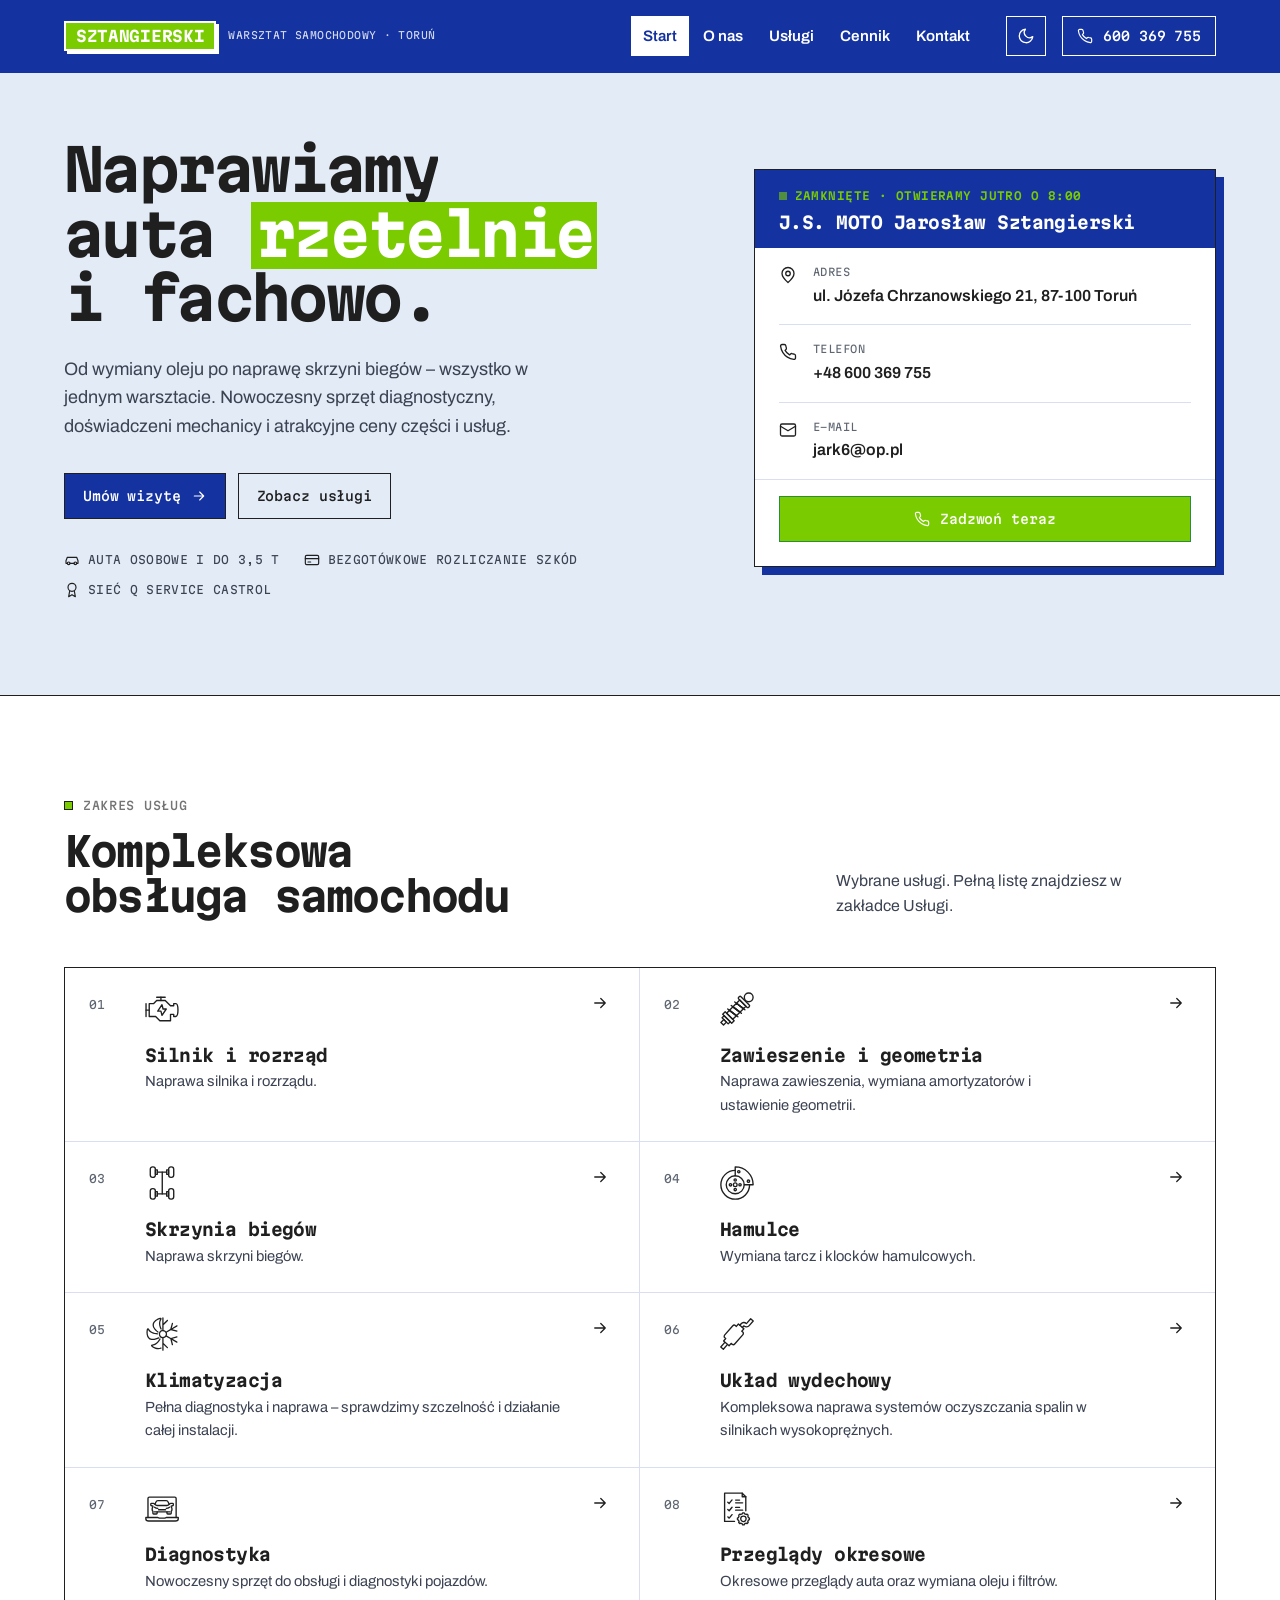
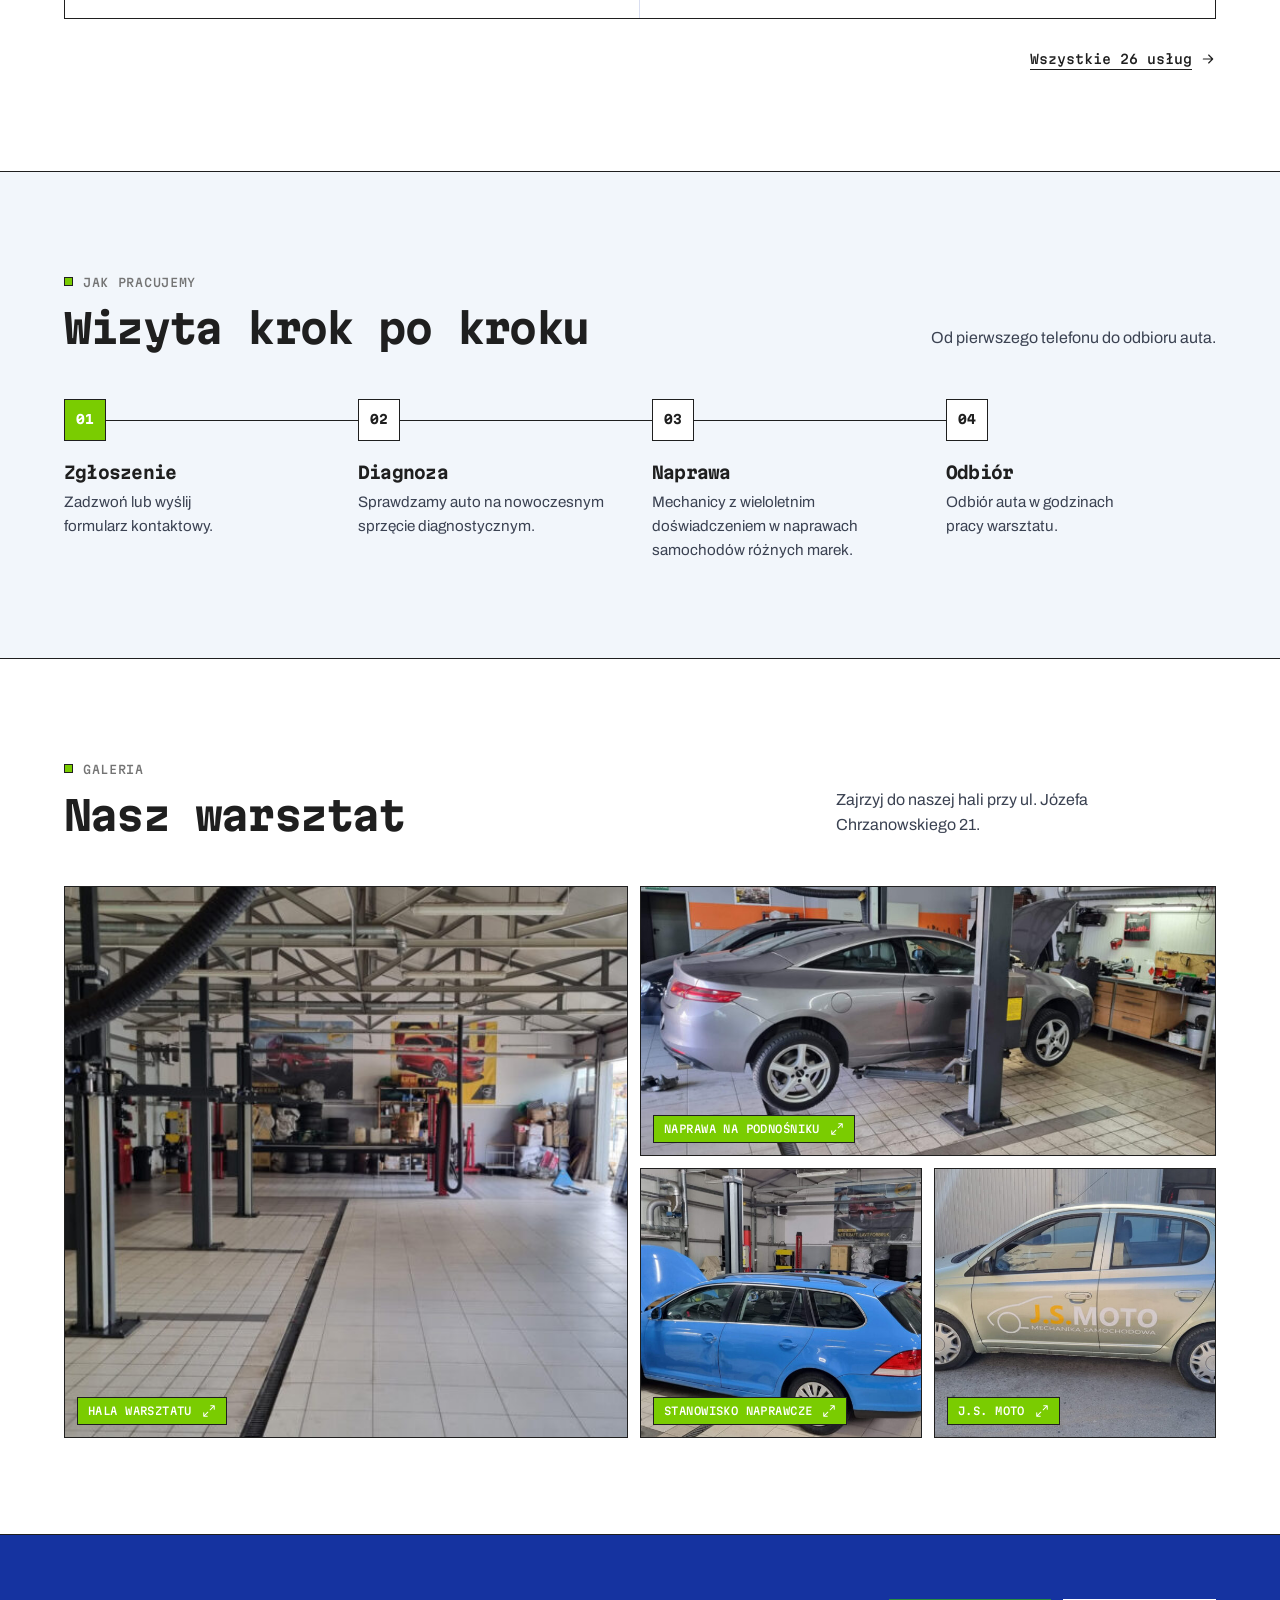
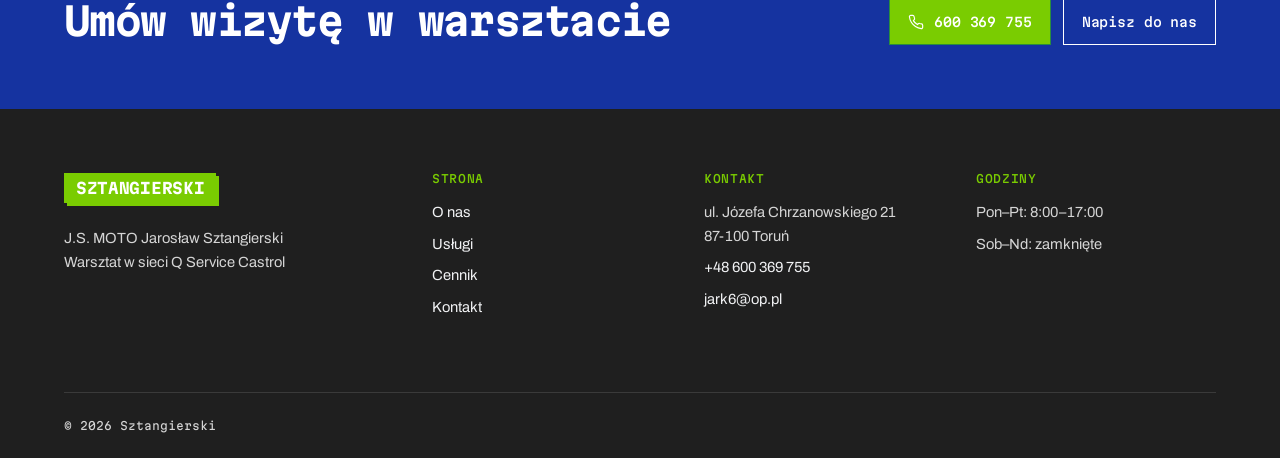
==== commit 40154625: "Kolory jak na stronie Q Service Castrol Rozmieszczenie barw 1:1 jak na qservicecastrol.eu: niebieski" ====
--- a/index.html
+++ b/index.html
@@ -5,7 +5,7 @@
   <meta name="viewport" content="width=device-width, initial-scale=1">
   <title>Sztangierski – warsztat samochodowy Toruń</title>
   <meta name="description" content="J.S. MOTO Jarosław Sztangierski – warsztat samochodowy w Toruniu, ul. Józefa Chrzanowskiego 21. Mechanika, elektromechanika, diagnostyka, klimatyzacja. Tel. 600 369 755.">
-  <meta name="theme-color" content="#eceef2">
+  <meta name="theme-color" content="#1533a0">
   <meta name="color-scheme" content="light dark">
   <script>
     (function () {
@@ -19,7 +19,7 @@
   <link rel="preconnect" href="https://fonts.googleapis.com">
   <link rel="preconnect" href="https://fonts.gstatic.com" crossorigin>
   <link href="https://fonts.googleapis.com/css2?family=Martian+Mono:wght@400;500;700&family=Archivo:wght@400;500;600;700&display=swap" rel="stylesheet">
-  <link rel="stylesheet" href="css/style.css?v=8">
+  <link rel="stylesheet" href="css/style.css?v=11">
 
   <script type="application/ld+json">
   {
@@ -301,6 +301,6 @@
 
   <a href="#main" class="to-top" aria-label="Wróć na górę strony"><svg viewBox="0 0 24 24" fill="none" stroke="currentColor" stroke-width="1.75" stroke-linecap="round" stroke-linejoin="round" aria-hidden="true"><path d="M12 19V5M6 11l6-6 6 6"/></svg></a>
 
-  <script src="js/main.js?v=8" defer></script>
+  <script src="js/main.js?v=11" defer></script>
 </body>
 </html>
--- a/css/style.css
+++ b/css/style.css
@@ -8,40 +8,49 @@
 
 /* ---------- Tokeny: motyw jasny ---------- */
 :root {
-  /* Paleta A: granat i żółty – motyw jasny */
-  --bg: #eceef2;               /* jasnoszare tło strony */
-  --surface: #f6f7f9;          /* jaśniejsze sekcje */
-  --card: #ffffff;             /* karty */
-  --ink: #0c1a33;              /* granat – tekst i ramki */
-  --text: #0c1a33;
-  --text-2: #2a3550;
-  --muted: #566079;
-  --line: rgba(12, 26, 51, .16);   /* cienkie linie w tabelach */
-  --line-strong: #0c1a33;          /* ramki kart */
-
-  --primary: #16306b;          /* granatowe przyciski */
-  --primary-hover: #10255a;
+  /* Paleta Q Service Castrol – motyw jasny (rozmieszczenie 1:1 jak na qservicecastrol.eu) */
+  --bg: #ffffff;               /* białe tło strony */
+  --surface: #f2f6fb;          /* jasne kafelki i sekcje */
+  --card: #ffffff;
+  --hero-bg: #e3ebf7;          /* jasnoniebieska sekcja na górze strony */
+  --ink: #1f1f1f;              /* tekst i ramki */
+  --text: #1f1f1f;
+  --text-2: #3b4252;
+  --muted: #5f6672;
+  --label: #747474;            /* szare nagłówki sekcji */
+  --line: rgba(21, 51, 160, .16);
+  --line-strong: #1f1f1f;
+
+  --primary: #1533a0;          /* niebieskie przyciski */
+  --primary-hover: #10287f;
   --on-primary: #ffffff;
-  --primary-text: #1a3a8a;     /* linki i wyróżnienia tekstu */
-  --tag-bg: #ffc61a;           /* żółte plakietki i etykiety */
-  --tag-text: #0c1a33;
-  --shadow-hard: #0c1a33;      /* twardy granatowy cień kart */
-
-  --strip-bg: #0c1a33;         /* granatowe paski nagłówków kart */
+  --primary-text: #1533a0;
+  --green: #7acc01;            /* zielone przyciski i plakietki – biały tekst jak w Q Service */
+  --green-hover: #6ab500;
+  --on-green: #ffffff;
+  --green-dark: #298d3f;
+  --tag-bg: #7acc01;
+  --tag-text: #ffffff;
+  --shadow-hard: #1533a0;
+
+  --header-bg: #1533a0;        /* niebieski nagłówek z białym tekstem */
+  --header-text: #ffffff;
+
+  --strip-bg: #1533a0;
   --strip-text: #ffffff;
-  --strip-accent: #ffc61a;
-
-  --band-bg: #ffc61a;          /* żółty pas „Umów wizytę” */
-  --band-text: #0c1a33;
-  --band-btn-bg: #0c1a33;
+  --strip-accent: #7acc01;
+
+  --band-bg: #1533a0;          /* niebieski pas „Umów wizytę” */
+  --band-text: #ffffff;
+  --band-btn-bg: #7acc01;
   --band-btn-text: #ffffff;
-  --band-btn-border: #0c1a33;
-
-  --footer-bg: #0c1a33;
-  --footer-text: #aab3c5;
-  --footer-head: #ffc61a;
-
-  --success: #15803d;
+  --band-btn-border: #ffffff;
+
+  --footer-bg: #1f1f1f;        /* prawie czarna stopka */
+  --footer-text: #d5d5d5;
+  --footer-head: #7acc01;
+
+  --success: #20660f;
   --danger: #b91c1c;
   --map-filter: grayscale(.2);
 
@@ -68,40 +77,49 @@
 
 /* ---------- Tokeny: motyw ciemny ---------- */
 :root[data-theme="dark"] {
-  /* Paleta A: granat i żółty – motyw ciemny */
-  --bg: #0a0f1c;               /* granatowa czerń */
-  --surface: #0f1526;
-  --card: #141b2d;             /* ciemnogranatowe karty */
-  --ink: #e6eaf2;
-  --text: #e6eaf2;
-  --text-2: #c3cad8;
-  --muted: #8e97ab;
-  --line: rgba(230, 234, 242, .12);
-  --line-strong: #2a3550;
-
-  --primary: #ffc61a;          /* żółte przyciski */
-  --primary-hover: #ffd34d;
-  --on-primary: #0a0f1c;
-  --primary-text: #7d9bff;     /* jasnoniebieskie linki */
-  --tag-bg: #ffc61a;           /* żółte plakietki */
-  --tag-text: #0a0f1c;
-  --shadow-hard: #ffc61a;      /* żółty twardy cień */
-
-  --strip-bg: #05080f;
-  --strip-text: #e6eaf2;
-  --strip-accent: #ffc61a;
-
-  --band-bg: #ffc61a;
-  --band-text: #0a0f1c;
-  --band-btn-bg: #0a0f1c;
+  /* Paleta Q Service Castrol – motyw ciemny (pochodna barw sieci) */
+  --bg: #0b1026;
+  --surface: #0f1533;
+  --card: #141c42;
+  --hero-bg: #0f1840;
+  --ink: #e8edf8;
+  --text: #e8edf8;
+  --text-2: #c5cde0;
+  --muted: #959ebb;
+  --label: #959ebb;
+  --line: rgba(232, 237, 248, .12);
+  --line-strong: #2d3d82;
+
+  --primary: #1533a0;
+  --primary-hover: #1d40c2;
+  --on-primary: #ffffff;
+  --primary-text: #93a9ff;
+  --green: #7acc01;
+  --green-hover: #8fe01a;
+  --on-green: #ffffff;
+  --green-dark: #298d3f;
+  --tag-bg: #7acc01;
+  --tag-text: #ffffff;
+  --shadow-hard: #7acc01;
+
+  --header-bg: #1533a0;
+  --header-text: #ffffff;
+
+  --strip-bg: #1533a0;
+  --strip-text: #ffffff;
+  --strip-accent: #7acc01;
+
+  --band-bg: #1533a0;
+  --band-text: #ffffff;
+  --band-btn-bg: #7acc01;
   --band-btn-text: #ffffff;
-  --band-btn-border: #0a0f1c;
-
-  --footer-bg: #05080f;
-  --footer-text: #8e97ab;
-  --footer-head: #ffc61a;
-
-  --success: #4ade80;
+  --band-btn-border: #ffffff;
+
+  --footer-bg: #070b1c;
+  --footer-text: #c5cde0;
+  --footer-head: #7acc01;
+
+  --success: #6ee27a;
   --danger: #f87171;
   --map-filter: invert(.92) hue-rotate(180deg) saturate(.6) brightness(.95);
 
@@ -125,7 +143,7 @@
 ul, ol { margin: 0; padding: 0; list-style: none; }
 ::selection { background: var(--tag-bg); color: var(--tag-text); }
 :focus-visible { outline: 2px solid var(--primary); outline-offset: 3px; }
-:root[data-theme="dark"] :focus-visible { outline-color: #ffc61a; }
+:root[data-theme="dark"] :focus-visible { outline-color: #7acc01; }
 
 .container { position: relative; width: 100%; max-width: var(--max); margin-inline: auto; padding-inline: 24px; }
 @media (max-width: 640px) { .container { padding-inline: 16px; } }
@@ -137,7 +155,7 @@
 .kicker {
   display: inline-flex; align-items: center; gap: 10px;
   font-family: var(--font-mono); font-size: .72rem; font-weight: 500; letter-spacing: .06em;
-  text-transform: uppercase; color: var(--text-2);
+  text-transform: uppercase; color: var(--label);
 }
 .kicker::before { content: ""; width: 9px; height: 9px; background: var(--tag-bg); border: 1px solid var(--ink); flex-shrink: 0; transition: transform var(--dur-slow) var(--ease-out); }
 .lead { font-size: 1.125rem; line-height: 1.6; color: var(--text-2); }
@@ -186,7 +204,7 @@
 .theme-toggle:active { transform: scale(.94); }
 .theme-icon { position: absolute; inset: 0; display: grid; place-items: center; transition: transform 450ms var(--ease-out), opacity 250ms var(--ease-std); }
 .theme-icon svg { width: 18px; height: 18px; }
-:root[data-theme="dark"] .theme-icon-sun { color: #ffc61a; }
+:root[data-theme="dark"] .theme-icon-sun { color: #7acc01; }
 :root[data-theme="light"] .theme-icon-sun, :root:not([data-theme]) .theme-icon-sun { transform: rotate(90deg) scale(.4); opacity: 0; }
 :root[data-theme="dark"] .theme-icon-moon { transform: rotate(-90deg) scale(.4); opacity: 0; }
 
@@ -282,7 +300,7 @@
 .status { display: inline-flex; align-items: center; gap: 8px; font-weight: 600; font-size: .9rem; }
 .status-dot { width: 8px; height: 8px; background: currentColor; position: relative; flex-shrink: 0; opacity: .6; }
 .status.is-open { color: var(--success); }
-.info-panel-head .status.is-open { color: #4ade80; }
+.info-panel-head .status.is-open { color: #7acc01; }
 .status.is-open .status-dot { opacity: 1; }
 .status.is-open .status-dot::after { content: ""; position: absolute; inset: -4px; border: 1px solid currentColor; opacity: 0; animation: pulse 2.2s var(--ease-out) infinite; }
 .status.is-closed { color: var(--muted); }
@@ -424,7 +442,7 @@
 .lb-img.leave-left { opacity: 0; transform: translateX(-40px); }
 .lb-img.leave-right { opacity: 0; transform: translateX(40px); }
 .lb-cap { display: flex; gap: 16px; align-items: baseline; font-size: .95rem; color: #e4e4e7; padding-inline: 16px; }
-.lb-count { font-family: var(--font-mono); font-size: .75rem; color: #ffc61a; white-space: nowrap; }
+.lb-count { font-family: var(--font-mono); font-size: .75rem; color: #7acc01; white-space: nowrap; }
 .lb-btn { position: absolute; width: 46px; height: 46px; display: grid; place-items: center; cursor: pointer; color: #fff; background: transparent; border: 1px solid rgba(255, 255, 255, .5); transition: background-color var(--dur-fast) var(--ease-std); }
 .lb-btn:hover { background: rgba(255, 255, 255, .12); }
 .lb-btn svg { width: 20px; height: 20px; }
@@ -517,7 +535,7 @@
 .hours-card-head { display: flex; justify-content: space-between; align-items: center; gap: var(--space-4); padding: 12px var(--space-5); background: var(--strip-bg); color: var(--strip-text); }
 .hours-card h2 { font-size: .75rem; font-weight: 500; letter-spacing: .05em; text-transform: uppercase; color: var(--strip-text); }
 .hours-card-head .status { font-family: var(--font-mono); font-size: .65rem; text-transform: uppercase; color: var(--strip-accent); }
-.hours-card-head .status.is-open { color: #4ade80; }
+.hours-card-head .status.is-open { color: #7acc01; }
 @media (max-width: 520px) { .hours-card-head { flex-direction: column; align-items: flex-start; gap: 4px; } }
 .hours { width: 100%; border-collapse: collapse; }
 .hours th, .hours td { padding: 12px var(--space-5); border-bottom: 1px solid var(--line); text-align: left; font-weight: 400; }
@@ -551,7 +569,7 @@
 .field select option { background: var(--card); color: var(--text); }
 .field textarea { min-height: 140px; resize: vertical; }
 .field input:focus, .field select:focus, .field textarea:focus { outline: none; background: var(--card); box-shadow: 3px 3px 0 var(--primary); }
-:root[data-theme="dark"] .field input:focus, :root[data-theme="dark"] .field select:focus, :root[data-theme="dark"] .field textarea:focus { box-shadow: 3px 3px 0 #ffc61a; }
+:root[data-theme="dark"] .field input:focus, :root[data-theme="dark"] .field select:focus, :root[data-theme="dark"] .field textarea:focus { box-shadow: 3px 3px 0 #7acc01; }
 .field .hint { font-size: .85rem; color: var(--muted); margin-top: 6px; }
 .field .error { font-size: .85rem; color: var(--danger); margin-top: 6px; display: none; }
 .field.invalid input, .field.invalid textarea { border-color: var(--danger); }
@@ -657,3 +675,31 @@
 }
 
 .hero .intro > h1:first-child { margin-top: 0; }
+
+/* =========================================================
+   Rozmieszczenie kolorów jak na qservicecastrol.eu
+   ========================================================= */
+
+/* Niebieski nagłówek z białym tekstem – zmienne nadpisane lokalnie */
+.header {
+  --bg: var(--header-bg); --ink: var(--header-text); --text: var(--header-text);
+  --text-2: rgba(255, 255, 255, .82); --line: rgba(255, 255, 255, .22); --line-strong: rgba(255, 255, 255, .6);
+  --card: rgba(255, 255, 255, .12); --primary-text: #7acc01;
+  background: var(--header-bg); color: var(--header-text); border-bottom-color: var(--header-bg);
+}
+.header :focus-visible { outline-color: #ffffff; }
+.header .brand-name { border-color: #ffffff; box-shadow: 3px 3px 0 #ffffff; }
+
+/* Jasnoniebieskie sekcje na górze stron */
+.hero, .page-head { background: var(--hero-bg); }
+
+/* Zielone przyciski telefonu z białym tekstem (jak „Przez telefon” w Q Service) */
+.info-panel-foot .btn-primary,
+.nav-mobile-cta .btn-primary,
+.price-aside .btn-primary {
+  background: var(--green); color: var(--on-green); border-color: var(--green-dark);
+}
+.info-panel-foot .btn-primary:hover,
+.nav-mobile-cta .btn-primary:hover,
+.price-aside .btn-primary:hover { background: var(--green-hover); }
+.btn-band { border-color: var(--green-dark); }
